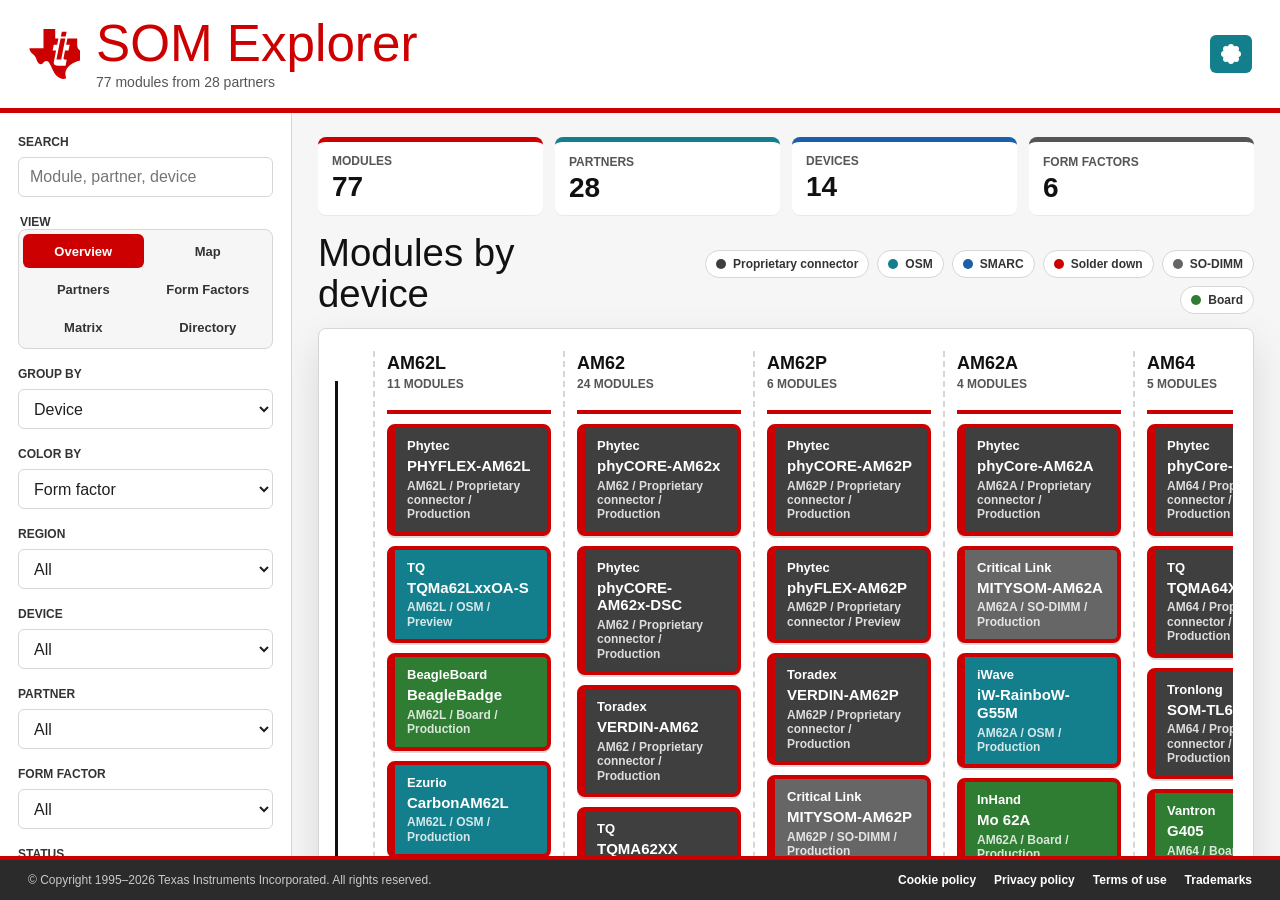
==== index.html @ c4d429d0 "Refresh Sitara SOM and board catalog" ====
<!doctype html>
<html lang="en">
  <head>
    <meta charset="utf-8">
    <meta name="viewport" content="width=device-width, initial-scale=1">
    <title>TI SOM Explorer</title>
    <link rel="icon" type="image/svg+xml" href="./assets/ti-bug.svg?v=20260730-logo-status-fix">
    <script>
      try {
        document.documentElement.dataset.theme = localStorage.getItem("tiSomTheme") || "light";
      } catch {
        document.documentElement.dataset.theme = "light";
      }
    </script>
    <link rel="stylesheet" href="./styles.css?v=20260730-compact-footer">
  </head>
  <body>
    <div class="app-shell">
      <header class="topbar">
        <button class="brand" id="homeLink" type="button" aria-label="Return to SOM Explorer home">
          <img class="ti-mark" src="./assets/ti-bug.svg?v=20260730-logo-status-fix" alt="">
          <div>
            <h1>SOM Explorer</h1>
            <p id="sourceLine">Loading SOM data</p>
          </div>
        </button>
        <div class="toolbar" aria-label="Appearance">
          <button class="tool-button theme-toggle" id="themeToggle" type="button" aria-pressed="false">
            <span class="theme-icon" aria-hidden="true"></span>
          </button>
        </div>
      </header>

    <div class="content-area">
      <main class="workbench">
        <aside class="control-rail" aria-label="Explorer filters and view controls">
          <label class="field">
            <span>Search</span>
            <input id="searchInput" type="search" placeholder="Module, partner, device">
          </label>

          <fieldset class="field-group">
            <legend>View</legend>
            <div class="segmented" role="group" aria-label="Visualization type">
              <button type="button" class="segment is-active" data-view-mode="board">Overview</button>
              <button type="button" class="segment" data-view-mode="map">Map</button>
              <button type="button" class="segment" data-view-mode="partners">Partners</button>
              <button type="button" class="segment" data-view-mode="formFactors">Form Factors</button>
              <button type="button" class="segment" data-view-mode="matrix">Matrix</button>
              <button type="button" class="segment" data-view-mode="directory">Directory</button>
            </div>
          </fieldset>

          <label class="field">
            <span>Group by</span>
            <select id="groupBy">
              <option value="device">Device</option>
              <option value="region">Region</option>
              <option value="vendor">Partner</option>
              <option value="formFactorFamily">Form factor</option>
              <option value="lifecycle">Status</option>
              <option value="partnerProgram">Partner program</option>
            </select>
          </label>

          <label class="field">
            <span>Color by</span>
            <select id="colorBy">
              <option value="formFactorFamily">Form factor</option>
              <option value="lifecycle">Status</option>
              <option value="region">Region</option>
              <option value="partnerProgram">Partner program</option>
              <option value="device">Device</option>
            </select>
          </label>

          <div class="filter-stack" id="filterStack"></div>

          <button class="reset-button" id="resetFilters" type="button">Reset filters</button>
        </aside>

        <section class="workspace" aria-live="polite">
          <div class="kpis" id="kpis"></div>

          <div class="view-meta">
            <div class="view-heading">
              <h2 id="viewTitle">Modules by device</h2>
              <div class="filter-status" id="filterStatus" hidden></div>
            </div>
            <div class="legend" id="legend" aria-label="Color legend"></div>
          </div>

          <section class="visualization" id="visualization"></section>
        </section>
      </main>

      <aside class="detail-drawer" id="detailDrawer" aria-label="Module details" aria-hidden="true">
        <div class="drawer-inner">
          <button class="drawer-close" id="drawerClose" type="button" aria-label="Close details">Close</button>
          <div id="drawerContent"></div>
        </div>
      </aside>
    </div>

    <footer class="site-footer">
      <p class="footer-copyright">© Copyright 1995–2026 Texas Instruments Incorporated. All rights reserved.</p>
      <nav class="footer-links" aria-label="Texas Instruments policies">
        <a href="https://www.ti.com/legal/terms-conditions/cookie-policy.html">Cookie policy</a>
        <a href="https://www.ti.com/legal/terms-conditions/privacy-policy.html">Privacy policy</a>
        <a href="https://www.ti.com/legal/terms-conditions/terms-of-use.html">Terms of use</a>
        <a href="https://www.ti.com/legal/terms-conditions/trademarks.html">Trademarks</a>
      </nav>
    </footer>

    <noscript>TI SOM Explorer requires JavaScript.</noscript>
    <script src="./data/soms-data.js?v=20260901-catalog-refresh"></script>
    <script src="./assets/logos/manifest-data.js?v=20260901-catalog-refresh"></script>
    <script src="./assets/partner-badges/manifest-data.js?v=20260730-logo-status-fix"></script>
    <script src="./assets/form-factors/manifest-data.js"></script>
    <script src="./data/partners-data.js?v=20260901-catalog-refresh"></script>
    <script src="./app.js?v=20260730-hide-verification" defer></script>
  </body>
</html>
---- styles.css ----
:root {
  --ti-red: #cc0000;
  --ti-red-dark: #990000;
  --ti-black: #111111;
  --ti-ink: #202020;
  --ti-gray-900: #333333;
  --ti-gray-700: #555555;
  --ti-gray-500: #808080;
  --ti-gray-300: #d6d6d6;
  --ti-gray-200: #e9e9e9;
  --ti-gray-100: #f6f6f6;
  --ti-white: #ffffff;
  --ti-teal: #137f8c;
  --ti-blue: #1b5fa7;
  --ti-green: #2f7d32;
  --ti-amber: #9b6a00;
  --shadow: 0 16px 40px rgba(0, 0, 0, 0.12);
  --radius: 8px;
  font-family: Arial, Helvetica, sans-serif;
  color: var(--ti-ink);
  background: var(--ti-gray-100);
}

html[data-theme="dark"] {
  color-scheme: dark;
  --ti-black: #f4f6f8;
  --ti-ink: #e7ebf0;
  --ti-gray-900: #d5dae2;
  --ti-gray-700: #aeb6c2;
  --ti-gray-500: #7f8896;
  --ti-gray-300: #444c58;
  --ti-gray-200: #303742;
  --ti-gray-100: #141920;
  --shadow: 0 18px 48px rgba(0, 0, 0, 0.42);
  background: #10141a;
}

* {
  box-sizing: border-box;
}

body {
  margin: 0;
  min-width: 320px;
  background: var(--ti-gray-100);
}

button,
input,
select {
  font: inherit;
}

button {
  cursor: pointer;
}

.app-shell {
  height: 100vh;
  overflow: hidden;
  display: flex;
  flex-direction: column;
}

.topbar {
  z-index: 20;
  display: flex;
  align-items: center;
  justify-content: space-between;
  gap: 24px;
  padding: 18px 28px;
  border-bottom: 5px solid var(--ti-red);
  background: var(--ti-white);
}

.brand {
  display: flex;
  align-items: center;
  gap: 14px;
  min-width: 0;
  border: 0;
  padding: 0;
  background: transparent;
  color: inherit;
  text-align: left;
}

.brand:hover {
  filter: brightness(0.96);
}

.brand:hover h1,
.brand:focus-visible h1 {
  text-decoration: none;
}

.brand:focus-visible {
  outline: 3px solid rgba(204, 0, 0, 0.3);
  outline-offset: 6px;
}

.ti-mark {
  display: block;
  width: 54px;
  height: 54px;
  flex: 0 0 auto;
  object-fit: contain;
}

h1,
h2,
h3,
p {
  margin: 0;
}

h1 {
  color: var(--ti-red);
  font-size: clamp(30px, 4vw, 58px);
  font-weight: 500;
  letter-spacing: 0;
  line-height: 1;
}

#sourceLine {
  margin-top: 5px;
  color: var(--ti-gray-700);
  font-size: 14px;
}

.toolbar {
  display: flex;
  align-items: center;
  gap: 10px;
  flex-wrap: wrap;
  justify-content: flex-end;
}

.tool-button,
.reset-button,
.segment {
  min-height: 38px;
  border: 0;
  border-radius: 6px;
  padding: 0 16px;
  color: var(--ti-white);
  background: var(--ti-gray-900);
  font-weight: 700;
}

a.tool-button {
  display: inline-flex;
  align-items: center;
  text-decoration: none;
}

.tool-button:hover,
.reset-button:hover,
.segment:hover {
  filter: brightness(0.92);
}

.tool-button.primary {
  background: var(--ti-red);
}

.tool-button.theme-toggle {
  position: relative;
  width: 42px;
  min-width: 42px;
  padding: 0;
  background: var(--ti-teal);
}

.theme-icon {
  position: absolute;
  inset: 0;
  display: grid;
  place-items: center;
}

.theme-icon::before {
  content: "";
  width: 16px;
  height: 16px;
  border-radius: 50%;
  background: currentColor;
  box-shadow: 0 -7px 0 -5px currentColor, 0 7px 0 -5px currentColor, 7px 0 0 -5px currentColor, -7px 0 0 -5px currentColor, 5px 5px 0 -5px currentColor, -5px -5px 0 -5px currentColor, 5px -5px 0 -5px currentColor, -5px 5px 0 -5px currentColor;
}

html[data-theme="dark"] .theme-icon::before {
  background: transparent;
  box-shadow: inset -5px -2px 0 1px currentColor;
}

.content-area {
  display: flex;
  flex: 1;
  min-height: 0;
  overflow: hidden;
}

.site-footer {
  flex: 0 0 auto;
  display: flex;
  align-items: center;
  justify-content: space-between;
  gap: 16px 24px;
  border-top: 4px solid var(--ti-red);
  padding: 13px 28px;
  color: #ffffff;
  background: #2b2b2b;
}

.footer-copyright {
  color: #c9c9c9;
  font-size: 12px;
}

.footer-links {
  display: flex;
  flex-wrap: wrap;
  justify-content: flex-end;
  gap: 8px 18px;
}

.footer-links a {
  color: #ffffff;
  font-size: 12px;
  font-weight: 700;
  text-decoration: none;
}

.footer-links a:hover,
.footer-links a:focus-visible {
  text-decoration: underline;
}

.workbench {
  display: grid;
  grid-template-columns: 292px minmax(0, 1fr);
  gap: 0;
  flex: 1;
  min-width: 0;
}

.control-rail {
  overflow-y: auto;
  border-right: 1px solid var(--ti-gray-300);
  background: var(--ti-white);
  padding: 22px 18px;
}

.field,
.field-group {
  display: grid;
  gap: 8px;
  margin: 0 0 18px;
}

.field span,
.field-group legend {
  color: var(--ti-gray-900);
  font-size: 12px;
  font-weight: 800;
  text-transform: uppercase;
}

.field-group {
  padding: 0;
  border: 0;
}

input,
select {
  width: 100%;
  min-height: 40px;
  border: 1px solid var(--ti-gray-300);
  border-radius: 6px;
  padding: 0 11px;
  color: var(--ti-ink);
  background: var(--ti-white);
}

input:focus,
select:focus,
button:focus-visible {
  outline: 3px solid rgba(204, 0, 0, 0.24);
  outline-offset: 2px;
}

.segmented {
  display: grid;
  grid-template-columns: repeat(2, minmax(0, 1fr));
  gap: 4px;
  border: 1px solid var(--ti-gray-300);
  border-radius: 8px;
  padding: 4px;
  background: var(--ti-gray-100);
}

.segment {
  min-height: 34px;
  padding: 0 8px;
  color: var(--ti-gray-900);
  background: transparent;
  font-size: 13px;
}

.segment.is-active {
  color: var(--ti-white);
  background: var(--ti-red);
}

.filter-stack {
  display: grid;
  gap: 0;
}

.reset-button {
  width: 100%;
  margin-top: 2px;
  background: var(--ti-gray-700);
}

.workspace {
  min-width: 0;
  overflow-y: auto;
  padding: 24px 26px 34px;
}

.kpis {
  display: grid;
  grid-template-columns: repeat(4, minmax(130px, 1fr));
  gap: 12px;
  margin-bottom: 18px;
}

.kpi {
  min-height: 78px;
  width: 100%;
  border-right: 0;
  border-bottom: 0;
  border-left: 0;
  border-top: 5px solid var(--kpi-color, var(--ti-red));
  border-radius: var(--radius);
  padding: 12px 14px;
  background: var(--ti-white);
  box-shadow: 0 1px 0 rgba(0, 0, 0, 0.05);
  text-align: left;
}

.kpi span {
  display: block;
  color: var(--ti-gray-700);
  font-size: 12px;
  font-weight: 800;
  text-transform: uppercase;
}

.kpi strong {
  display: block;
  margin-top: 5px;
  color: var(--ti-black);
  font-size: 28px;
  line-height: 1;
}

.kpi.is-clickable:hover {
  transform: translateY(-1px);
  box-shadow: 0 8px 24px rgba(0, 0, 0, 0.1);
}

.view-meta {
  display: flex;
  align-items: end;
  justify-content: space-between;
  gap: 20px;
  margin-bottom: 14px;
}

.view-heading {
  display: grid;
  gap: 8px;
}

h2 {
  color: var(--ti-black);
  font-size: clamp(24px, 3vw, 42px);
  font-weight: 500;
  line-height: 1.05;
  letter-spacing: 0;
}

.filter-status {
  display: flex;
  flex-wrap: wrap;
  align-items: center;
  gap: 8px;
  color: var(--ti-gray-700);
  font-size: 13px;
  font-weight: 800;
}

.filter-status[hidden] {
  display: none;
}

.inline-clear {
  min-height: 28px;
  border: 1px solid var(--ti-red);
  border-radius: 999px;
  padding: 0 10px;
  background: var(--ti-white);
  color: var(--ti-red);
  font-size: 12px;
  font-weight: 900;
}

.inline-clear:hover {
  background: var(--ti-red);
  color: var(--ti-white);
}

.legend {
  display: flex;
  flex-wrap: wrap;
  justify-content: flex-end;
  gap: 8px;
  max-width: 720px;
}

.legend-item {
  display: inline-flex;
  align-items: center;
  gap: 7px;
  min-height: 28px;
  border: 1px solid var(--ti-gray-300);
  border-radius: 999px;
  padding: 4px 10px;
  background: var(--ti-white);
  color: var(--ti-gray-900);
  font-size: 12px;
  font-weight: 700;
}

.legend-item:hover {
  border-color: var(--ti-red);
  color: var(--ti-red);
}

.legend-item.is-active {
  border-color: var(--ti-red);
  box-shadow: 0 0 0 3px rgba(204, 0, 0, 0.14);
}

.legend-swatch {
  width: 10px;
  height: 10px;
  border-radius: 50%;
  background: var(--legend-color);
}

.visualization {
  min-height: 540px;
  border: 1px solid var(--ti-gray-300);
  border-radius: var(--radius);
  background: var(--ti-white);
  box-shadow: var(--shadow);
}

@keyframes card-in {
  from {
    opacity: 0;
    translate: 0 6px;
  }
}

.empty-state {
  display: grid;
  min-height: 420px;
  place-items: center;
  color: var(--ti-gray-700);
  font-weight: 700;
}

.board-frame {
  position: relative;
  padding: 22px 20px 44px 54px;
  min-height: 590px;
}

.y-axis {
  position: absolute;
  left: 16px;
  top: 52px;
  bottom: 52px;
  width: 3px;
  background: var(--ti-black);
}

.y-label {
  position: absolute;
  left: -10px;
  top: 50%;
  transform: translateY(-50%) rotate(-90deg);
  transform-origin: center;
  color: var(--ti-black);
  font-size: 22px;
  font-weight: 900;
  white-space: nowrap;
}

.x-axis {
  position: absolute;
  right: 28px;
  bottom: 36px;
  left: 54px;
  height: 3px;
  background: var(--ti-black);
}

.x-axis::after {
  content: "";
  position: absolute;
  right: -1px;
  top: -7px;
  width: 0;
  height: 0;
  border-top: 9px solid transparent;
  border-bottom: 9px solid transparent;
  border-left: 17px solid var(--ti-black);
}

.board-scroll {
  overflow-x: auto;
  overflow-y: visible;
  padding-bottom: 18px;
}

.swimlanes {
  display: grid;
  grid-auto-flow: column;
  grid-auto-columns: minmax(190px, 235px);
  min-height: 470px;
}

.swimlane {
  position: relative;
  display: flex;
  flex-direction: column;
  gap: 10px;
  padding: 3px 12px 16px;
  border-left: 2px dashed var(--ti-gray-300);
}

.swimlane:last-child {
  border-right: 2px dashed var(--ti-gray-300);
}

.lane-header {
  z-index: 1;
  display: grid;
  gap: 4px;
  min-height: 60px;
  align-content: start;
  border-bottom: 4px solid var(--ti-red);
  padding: 0 0 9px;
  background: var(--ti-white);
}

.swimlane-title {
  color: var(--ti-black);
  font-size: 18px;
  font-weight: 900;
  line-height: 1.05;
  overflow-wrap: anywhere;
}

.lane-count {
  color: var(--ti-gray-700);
  font-size: 12px;
  font-weight: 900;
  text-transform: uppercase;
}

.module-card {
  display: grid;
  width: 100%;
  min-height: 74px;
  animation: card-in 160ms ease;
  gap: 4px;
  border: 4px solid var(--card-border, var(--ti-gray-900));
  border-left-width: 8px;
  border-radius: var(--radius);
  padding: 10px 12px;
  background: var(--card-color, var(--ti-gray-700));
  color: var(--ti-white);
  text-align: left;
  box-shadow: 0 2px 0 rgba(0, 0, 0, 0.14);
}

.module-card:hover {
  transform: translateY(-1px);
}

.module-card .vendor {
  font-size: 13px;
  font-weight: 900;
}

.module-card .module-name {
  font-size: 15px;
  font-weight: 900;
  line-height: 1.18;
  overflow-wrap: anywhere;
}

.module-card .module-meta {
  color: rgba(255, 255, 255, 0.82);
  font-size: 12px;
  font-weight: 700;
  line-height: 1.2;
}

.matrix-wrap {
  overflow: auto;
  padding: 18px;
}

.matrix {
  display: grid;
  min-width: 760px;
  gap: 1px;
  background: var(--ti-gray-300);
  border: 1px solid var(--ti-gray-300);
}

.matrix-cell,
.matrix-header {
  min-height: 62px;
  background: var(--ti-white);
}

.matrix-header {
  position: sticky;
  top: 0;
  z-index: 2;
  display: grid;
  place-items: center;
  padding: 8px;
  color: var(--ti-black);
  font-size: 13px;
  font-weight: 900;
  text-align: center;
}

.matrix-header.row-header {
  left: 0;
  z-index: 3;
  justify-items: start;
  text-align: left;
}

.matrix-cell {
  display: grid;
  align-content: start;
  gap: 7px;
  padding: 10px;
  animation: card-in 160ms ease;
}

.cell-count {
  display: inline-flex;
  width: fit-content;
  min-width: 28px;
  min-height: 24px;
  align-items: center;
  justify-content: center;
  border-radius: 999px;
  padding: 2px 8px;
  color: var(--ti-white);
  background: var(--cell-color, var(--ti-gray-700));
  font-size: 12px;
  font-weight: 900;
}

.cell-modules {
  display: grid;
  gap: 4px;
}

.cell-module {
  border: 0;
  border-left: 4px solid var(--cell-color, var(--ti-red));
  border-radius: 4px;
  padding: 5px 7px;
  background: var(--ti-gray-100);
  color: var(--ti-black);
  font-size: 12px;
  font-weight: 800;
  text-align: left;
}

.cell-more {
  color: var(--ti-gray-700);
  font-size: 12px;
  font-weight: 800;
}

.company-grid {
  display: grid;
  grid-template-columns: repeat(auto-fit, minmax(230px, 1fr));
  gap: 14px;
  padding: 18px;
}

.partners-view {
  display: grid;
  gap: 0;
}

.company-card {
  display: grid;
  gap: 8px;
  min-height: 250px;
  align-content: start;
  border: 1px solid var(--ti-gray-300);
  border-top: 6px solid var(--company-color, var(--ti-red));
  border-radius: var(--radius);
  padding: 14px;
  background: var(--ti-white);
  color: var(--ti-black);
  text-align: left;
}

.company-card:hover {
  transform: translateY(-1px);
  box-shadow: 0 12px 28px rgba(0, 0, 0, 0.1);
}

.company-card.is-active {
  box-shadow: 0 0 0 3px rgba(204, 0, 0, 0.18);
}

.company-logo-wrap {
  display: grid;
  min-height: 92px;
  place-items: center;
  border: 1px solid var(--ti-gray-200);
  border-radius: 6px;
  background: var(--ti-gray-100);
}

.company-logo {
  display: block;
  width: 100%;
  max-width: 210px;
  max-height: 88px;
  object-fit: contain;
}

.company-card-title {
  color: var(--ti-black);
  font-size: 18px;
  font-weight: 900;
  line-height: 1.1;
}

.company-card-meta {
  color: var(--ti-red);
  font-size: 12px;
  font-weight: 900;
  text-transform: uppercase;
}

.company-card-line {
  color: var(--ti-gray-700);
  font-size: 13px;
  font-weight: 800;
  line-height: 1.25;
}

.partner-grid {
  grid-template-columns: repeat(auto-fit, minmax(180px, 1fr));
}

.partner-logo-card {
  min-height: 142px;
  place-items: center;
  padding: 12px;
}

.partner-logo-card .company-logo-wrap {
  width: 100%;
  min-height: 104px;
}

.partner-tier-badge {
  display: block;
  width: 100%;
  max-width: 190px;
  height: auto;
  object-fit: contain;
}

.partner-card-tier {
  max-width: 154px;
}

.partner-profile {
  display: grid;
  grid-template-columns: 280px minmax(0, 1fr);
  gap: 16px;
  border-bottom: 1px solid var(--ti-gray-300);
  padding: 18px;
  background: var(--ti-gray-100);
}

.partner-profile-head {
  display: grid;
  gap: 12px;
  align-content: start;
}

.partner-profile-logo {
  display: block;
  width: 100%;
  max-height: 130px;
  object-fit: contain;
  border: 1px solid var(--ti-gray-300);
  border-radius: var(--radius);
  background: var(--ti-white);
}

.partner-profile-tier {
  max-width: 220px;
}

.partner-page-link {
  display: inline-flex;
  min-height: 40px;
  align-items: center;
  justify-content: center;
  border-radius: 6px;
  padding: 0 14px;
  color: var(--ti-white);
  background: var(--ti-red);
  font-weight: 900;
  text-decoration: none;
}

.partner-soms {
  display: grid;
  grid-template-columns: repeat(auto-fit, minmax(190px, 1fr));
  gap: 10px;
  align-content: start;
}

.partner-som {
  display: grid;
  gap: 5px;
  min-height: 76px;
  border: 1px solid var(--ti-gray-300);
  border-left: 6px solid var(--company-color, var(--ti-red));
  border-radius: 6px;
  padding: 10px;
  background: var(--ti-white);
  color: var(--ti-black);
  text-align: left;
}

.partner-som strong {
  font-size: 14px;
  line-height: 1.15;
  overflow-wrap: anywhere;
}

.partner-som span {
  color: var(--ti-gray-700);
  font-size: 12px;
  font-weight: 800;
  line-height: 1.2;
}

.form-factors-view {
  display: grid;
  gap: 0;
}

.factor-grid {
  display: grid;
  grid-template-columns: repeat(auto-fit, minmax(190px, 1fr));
  gap: 14px;
  padding: 18px;
}

.factor-card {
  display: grid;
  min-height: 150px;
  place-items: center;
  border: 1px solid var(--ti-gray-300);
  border-top: 6px solid var(--factor-color, var(--ti-red));
  border-radius: var(--radius);
  padding: 12px;
  background: var(--ti-white);
}

.factor-card:hover {
  transform: translateY(-1px);
  box-shadow: 0 12px 28px rgba(0, 0, 0, 0.1);
}

.factor-card.is-active {
  box-shadow: 0 0 0 3px rgba(204, 0, 0, 0.18);
}

.factor-logo-wrap {
  display: grid;
  width: 100%;
  min-height: 112px;
  place-items: center;
  border: 1px solid var(--ti-gray-200);
  border-radius: 6px;
  background: var(--ti-gray-100);
}

.factor-logo {
  display: block;
  width: 100%;
  max-width: 210px;
  max-height: 96px;
  object-fit: contain;
}

.factor-profile {
  display: grid;
  grid-template-columns: 280px minmax(0, 1fr);
  gap: 16px;
  border-bottom: 1px solid var(--ti-gray-300);
  padding: 18px;
  background: var(--ti-gray-100);
}

.factor-profile-head {
  display: grid;
  align-content: start;
}

.factor-profile-logo {
  display: block;
  width: 100%;
  max-height: 130px;
  object-fit: contain;
  border: 1px solid var(--ti-gray-300);
  border-radius: var(--radius);
  background: var(--ti-white);
}

.factor-soms {
  display: grid;
  grid-template-columns: repeat(auto-fit, minmax(190px, 1fr));
  gap: 10px;
  align-content: start;
}

.factor-som {
  display: grid;
  gap: 5px;
  min-height: 76px;
  border: 1px solid var(--ti-gray-300);
  border-left: 6px solid var(--factor-color, var(--ti-red));
  border-radius: 6px;
  padding: 10px;
  background: var(--ti-white);
  color: var(--ti-black);
  text-align: left;
}

.factor-som strong {
  font-size: 14px;
  line-height: 1.15;
  overflow-wrap: anywhere;
}

.factor-som span {
  color: var(--ti-gray-700);
  font-size: 12px;
  font-weight: 800;
  line-height: 1.2;
}

.map-view {
  display: grid;
  grid-template-columns: minmax(0, 1fr) 310px;
  gap: 18px;
  padding: 18px;
}

.map-stage {
  display: grid;
  gap: 14px;
  align-content: start;
}

.world-map {
  display: block;
  width: 100%;
  max-height: 50vh;
  height: auto;
  aspect-ratio: 1000 / 520;
  border: 1px solid var(--ti-gray-300);
  border-radius: var(--radius);
  background: #f8fafb;
}

.map-base {
  pointer-events: none;
}

.map-region {
  cursor: pointer;
}

.map-region .map-pulse {
  fill: var(--region-color);
  opacity: 0.14;
}

.map-region .map-dot {
  fill: var(--region-color);
  stroke: var(--ti-white);
  stroke-width: 5;
}

.map-region.is-muted .map-pulse,
.map-region.is-muted .map-dot {
  opacity: 0.24;
}

.map-region.is-active .map-dot {
  stroke: var(--ti-black);
  stroke-width: 6;
}

.map-label-bg {
  fill: var(--ti-white);
  stroke: var(--ti-gray-300);
  stroke-width: 1;
}

.map-label {
  fill: var(--ti-black);
  font-size: 18px;
  font-weight: 900;
}

.map-count {
  fill: var(--ti-gray-700);
  font-size: 13px;
  font-weight: 800;
}

.map-panel {
  display: grid;
  gap: 10px;
  align-content: start;
}

.map-panel h3 {
  color: var(--ti-black);
  font-size: 18px;
  line-height: 1.1;
}

.map-results {
  display: grid;
  gap: 10px;
  border-top: 4px solid var(--ti-red);
  padding-top: 12px;
}

.map-results-head {
  display: flex;
  align-items: baseline;
  justify-content: space-between;
  gap: 12px;
}

.map-results-head h3 {
  color: var(--ti-black);
  font-size: 20px;
  line-height: 1.1;
}

.map-results-head span {
  color: var(--ti-gray-700);
  font-size: 12px;
  font-weight: 900;
  text-transform: uppercase;
}

.map-result-section {
  display: grid;
  gap: 9px;
}

.map-section-head {
  display: flex;
  align-items: baseline;
  justify-content: space-between;
  gap: 10px;
}

.map-section-head h4 {
  margin: 0;
  color: var(--ti-black);
  font-size: 14px;
  font-weight: 900;
  text-transform: uppercase;
}

.map-section-head span {
  color: var(--ti-gray-700);
  font-size: 12px;
  font-weight: 900;
  text-transform: uppercase;
}

.map-partner-list {
  display: grid;
  grid-template-columns: repeat(auto-fit, minmax(190px, 1fr));
  gap: 10px;
}

.map-partner-card {
  display: grid;
  grid-template-columns: 78px minmax(0, 1fr);
  gap: 10px;
  align-items: center;
  border: 1px solid var(--ti-gray-300);
  border-left: 7px solid var(--company-color, var(--ti-red));
  border-radius: var(--radius);
  padding: 9px 10px;
  background: var(--ti-white);
  color: var(--ti-black);
  text-align: left;
}

.map-partner-card:hover {
  transform: translateY(-1px);
  box-shadow: 0 10px 24px rgba(0, 0, 0, 0.09);
}

.map-partner-logo-wrap {
  display: grid;
  min-height: 54px;
  place-items: center;
  border: 1px solid var(--ti-gray-200);
  border-radius: 6px;
  background: var(--ti-gray-100);
}

.map-partner-logo {
  display: block;
  max-width: 68px;
  max-height: 46px;
  object-fit: contain;
}

.map-partner-body {
  display: grid;
  gap: 3px;
  min-width: 0;
}

.map-partner-body strong {
  color: var(--ti-black);
  font-size: 14px;
  line-height: 1.1;
  overflow-wrap: anywhere;
}

.map-partner-body span {
  color: var(--ti-gray-700);
  font-size: 12px;
  font-weight: 800;
  line-height: 1.2;
}

.map-partner-tier {
  max-width: 142px;
  margin: 2px 0;
}

.map-result-cards {
  display: grid;
  grid-template-columns: repeat(auto-fit, minmax(210px, 1fr));
  gap: 10px;
}

.region-card {
  display: grid;
  gap: 6px;
  animation: card-in 160ms ease;
  border: 1px solid var(--ti-gray-300);
  border-left: 8px solid var(--region-color);
  border-radius: var(--radius);
  padding: 11px 12px;
  background: var(--ti-white);
  text-align: left;
}

.region-card.is-active {
  box-shadow: 0 0 0 3px rgba(204, 0, 0, 0.18);
}

.region-card strong {
  color: var(--ti-black);
  font-size: 15px;
}

.region-card span {
  color: var(--ti-gray-700);
  font-size: 12px;
  font-weight: 800;
}

.directory {
  display: grid;
  gap: 10px;
  padding: 18px;
}

.directory-row {
  display: grid;
  grid-template-columns: minmax(160px, 1.2fr) minmax(120px, 0.8fr) repeat(5, minmax(92px, 0.6fr));
  animation: card-in 160ms ease;
  gap: 8px;
  align-items: center;
  border: 1px solid var(--ti-gray-300);
  border-left: 8px solid var(--row-color, var(--ti-red));
  border-radius: var(--radius);
  padding: 12px;
  background: var(--ti-white);
}

.directory-row.is-header {
  border-left-color: var(--ti-black);
  color: var(--ti-gray-700);
  background: var(--ti-gray-100);
  font-size: 12px;
  font-weight: 900;
  text-transform: uppercase;
}

.directory-row button {
  justify-self: start;
  border: 0;
  padding: 0;
  color: var(--ti-red);
  background: transparent;
  font-weight: 900;
  text-align: left;
}

.badge {
  display: inline-flex;
  width: fit-content;
  min-height: 26px;
  align-items: center;
  border-radius: 999px;
  padding: 4px 9px;
  color: var(--ti-white);
  background: var(--badge-color, var(--ti-gray-700));
  font-size: 12px;
  font-weight: 800;
}

.detail-drawer {
  width: 0;
  flex-shrink: 0;
  overflow: hidden;
  background: var(--ti-white);
  transition: width 180ms ease;
}

.detail-drawer.is-open {
  width: min(420px, 35vw);
  overflow-y: auto;
  border-left: 5px solid var(--ti-red);
}

.drawer-inner {
  width: min(420px, 35vw);
  padding: 22px;
}

.drawer-close {
  float: right;
  min-height: 34px;
  margin-left: 16px;
  border: 0;
  border-radius: 6px;
  padding: 0 12px;
  color: var(--ti-white);
  background: var(--ti-gray-900);
  font-weight: 800;
}

.drawer-company {
  display: grid;
  min-height: 112px;
  place-items: center;
  border: 1px solid var(--ti-gray-300);
  border-radius: var(--radius);
  padding: 12px;
  background: var(--ti-gray-100);
}

.drawer-logo {
  display: block;
  width: 100%;
  max-width: 260px;
  max-height: 104px;
  object-fit: contain;
}

.drawer-tier-badge {
  max-width: 230px;
  margin-top: 10px;
}

.drawer-title {
  margin: 18px 0 8px;
  color: var(--ti-red);
  font-size: 32px;
  line-height: 1.05;
  overflow-wrap: anywhere;
}

.drawer-subtitle {
  color: var(--ti-gray-700);
  font-size: 15px;
  font-weight: 800;
}

.drawer-badges {
  display: flex;
  flex-wrap: wrap;
  gap: 8px;
  margin: 18px 0;
}

.detail-list {
  display: grid;
  gap: 10px;
  margin: 20px 0;
}

.detail-item {
  display: grid;
  grid-template-columns: 132px 1fr;
  gap: 10px;
  border-bottom: 1px solid var(--ti-gray-200);
  padding-bottom: 10px;
}

.detail-item dt {
  color: var(--ti-gray-700);
  font-size: 12px;
  font-weight: 900;
  text-transform: uppercase;
}

.detail-item dd {
  margin: 0;
  color: var(--ti-black);
  font-weight: 800;
  overflow-wrap: anywhere;
}

.drawer-link {
  display: inline-flex;
  min-height: 42px;
  align-items: center;
  border-radius: 6px;
  padding: 0 16px;
  color: var(--ti-white);
  background: var(--ti-red);
  font-weight: 900;
  text-decoration: none;
}

.drawer-actions {
  display: flex;
  flex-wrap: wrap;
  gap: 10px;
}

html[data-theme="dark"] body,
html[data-theme="dark"] .app-shell {
  background: #10141a;
}

html[data-theme="dark"] .topbar,
html[data-theme="dark"] .control-rail,
html[data-theme="dark"] .kpi,
html[data-theme="dark"] .visualization,
html[data-theme="dark"] .lane-header,
html[data-theme="dark"] .matrix-cell,
html[data-theme="dark"] .matrix-header,
html[data-theme="dark"] .company-card,
html[data-theme="dark"] .partner-som,
html[data-theme="dark"] .factor-card,
html[data-theme="dark"] .factor-som,
html[data-theme="dark"] .region-card,
html[data-theme="dark"] .map-partner-card,
html[data-theme="dark"] .directory-row,
html[data-theme="dark"] .detail-drawer,
html[data-theme="dark"] .legend-item,
html[data-theme="dark"] .inline-clear {
  background: #1b222b;
}

html[data-theme="dark"] input,
html[data-theme="dark"] select,
html[data-theme="dark"] .segmented,
html[data-theme="dark"] .partner-profile,
html[data-theme="dark"] .factor-profile,
html[data-theme="dark"] .drawer-company,
html[data-theme="dark"] .directory-row.is-header,
html[data-theme="dark"] .map-partner-logo-wrap,
html[data-theme="dark"] .cell-module {
  background: #121820;
}

html[data-theme="dark"] input,
html[data-theme="dark"] select {
  color: var(--ti-black);
}

html[data-theme="dark"] .tool-button,
html[data-theme="dark"] .reset-button,
html[data-theme="dark"] .drawer-close {
  color: #ffffff;
  background: #343c48;
}

html[data-theme="dark"] .tool-button.theme-toggle {
  background: var(--ti-teal);
}

html[data-theme="dark"] .tool-button.primary,
html[data-theme="dark"] .segment.is-active,
html[data-theme="dark"] .partner-page-link,
html[data-theme="dark"] .drawer-link {
  color: #ffffff;
  background: var(--ti-red);
}

html[data-theme="dark"] .module-card {
  box-shadow: 0 2px 0 rgba(0, 0, 0, 0.34);
}

html[data-theme="dark"] .world-map {
  background: #f8fafb;
}

html[data-theme="dark"] .map-label {
  fill: #111111;
}

html[data-theme="dark"] .map-count {
  fill: #555555;
}

html[data-theme="dark"] .map-region.is-active .map-dot {
  stroke: #111111;
}

@media (max-width: 980px) {
  .workbench {
    grid-template-columns: 1fr;
  }

  .control-rail {
    border-right: 0;
    border-bottom: 1px solid var(--ti-gray-300);
  }

  .filter-stack {
    grid-template-columns: repeat(2, minmax(0, 1fr));
    gap: 0 12px;
  }

  .kpis {
    grid-template-columns: repeat(2, minmax(0, 1fr));
  }

  .view-meta {
    align-items: flex-start;
    flex-direction: column;
  }

  .legend {
    justify-content: flex-start;
  }

  .directory-row {
    grid-template-columns: 1fr 1fr;
  }

  .directory-row.is-header {
    display: none;
  }

  .map-view {
    grid-template-columns: 1fr;
  }

  .partner-profile {
    grid-template-columns: 1fr;
  }

  .factor-profile {
    grid-template-columns: 1fr;
  }
}

@media (max-width: 640px) {
  .topbar,
  .workspace,
  .control-rail {
    padding-right: 16px;
    padding-left: 16px;
  }

  .brand {
    align-items: flex-start;
  }

  .ti-mark {
    width: 44px;
    height: 44px;
  }

  .site-footer {
    align-items: flex-start;
    flex-direction: column-reverse;
    padding-right: 16px;
    padding-left: 16px;
  }

  .footer-links {
    justify-content: flex-start;
  }

  .filter-stack,
  .kpis {
    grid-template-columns: 1fr;
  }

  .board-frame {
    padding-left: 42px;
  }

  .x-axis {
    left: 42px;
  }

  .y-label {
    font-size: 18px;
  }

  .world-map {
    min-height: 390px;
  }

  .detail-drawer.is-open {
    position: fixed;
    z-index: 40;
    inset: 0;
    width: 100vw;
    border-left: 0;
    border-top: 5px solid var(--ti-red);
  }

  .drawer-inner {
    width: 100%;
    padding: 18px 16px 28px;
  }

  .drawer-title {
    font-size: 28px;
  }

  .detail-item {
    grid-template-columns: minmax(108px, 38%) 1fr;
  }
}

@media print {
  .topbar {
    position: static;
  }

  .toolbar,
  .control-rail,
  .detail-drawer {
    display: none;
  }

  .workbench {
    display: block;
  }

  .workspace {
    padding: 0;
  }

  .visualization {
    box-shadow: none;
  }
}
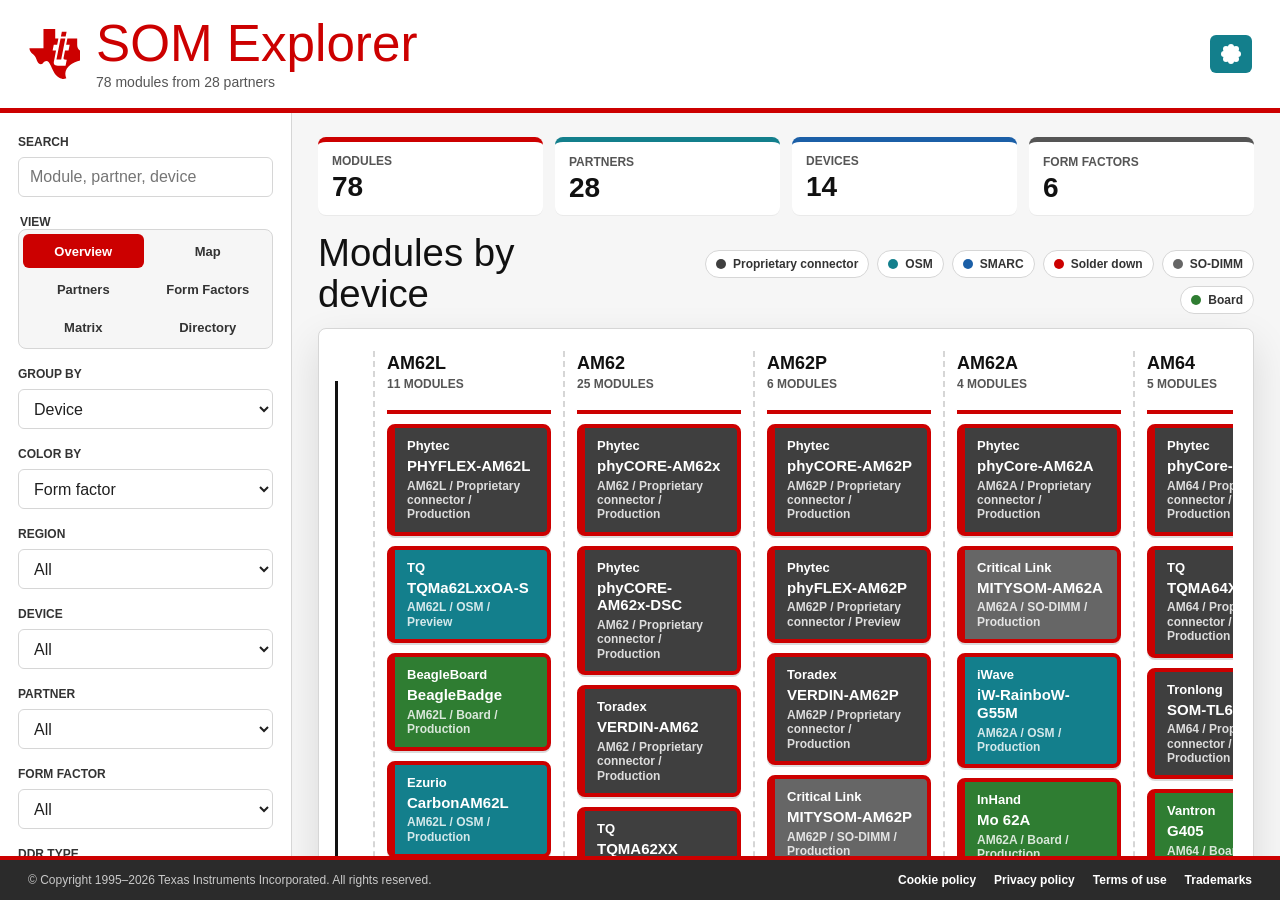
==== commit 019710fd: "Add DDR type filtering and refresh SOM specifications" ====
--- a/index.html
+++ b/index.html
@@ -113,11 +113,13 @@
     </footer>
 
     <noscript>TI SOM Explorer requires JavaScript.</noscript>
-    <script src="./data/soms-data.js?v=20260901-catalog-refresh"></script>
+    <script src="./data/soms-data.js?v=20261013-ddr-filter"></script>
+    <script src="./ddr-types.js?v=20261013-ddr-filter"></script>
     <script src="./assets/logos/manifest-data.js?v=20260901-catalog-refresh"></script>
     <script src="./assets/partner-badges/manifest-data.js?v=20260730-logo-status-fix"></script>
     <script src="./assets/form-factors/manifest-data.js"></script>
     <script src="./data/partners-data.js?v=20260901-catalog-refresh"></script>
-    <script src="./app.js?v=20260730-hide-verification" defer></script>
+    <script src="./app.js?v=20261013-ddr-filter" defer></script>
+    <!-- Cloudflare Web Analytics --><script defer src='https://static.cloudflareinsights.com/beacon.min.js' data-cf-beacon='{"token": "065d709d-d587-46d7-bccf-224148861c48"}'></script><!-- End Cloudflare Web Analytics -->
   </body>
 </html>
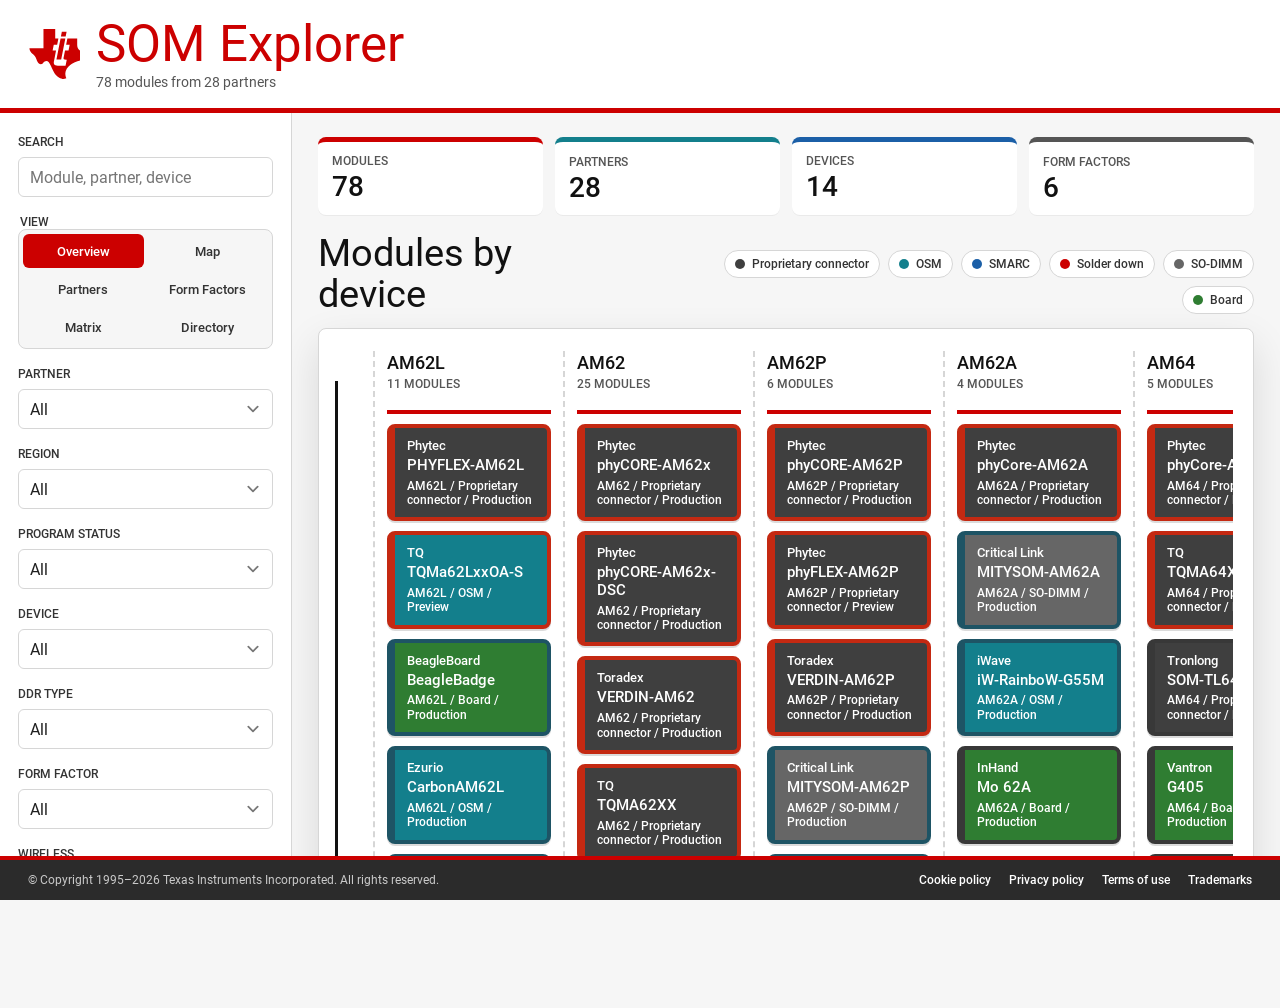
==== commit 2f1a65f2: "Refine mobile filters and align TI styling" ====
--- a/index.html
+++ b/index.html
@@ -2,17 +2,12 @@
 <html lang="en">
   <head>
     <meta charset="utf-8">
-    <meta name="viewport" content="width=device-width, initial-scale=1">
+    <meta name="viewport" content="width=device-width, initial-scale=1, viewport-fit=cover">
     <title>TI SOM Explorer</title>
     <link rel="icon" type="image/svg+xml" href="./assets/ti-bug.svg?v=20260730-logo-status-fix">
-    <script>
-      try {
-        document.documentElement.dataset.theme = localStorage.getItem("tiSomTheme") || "light";
-      } catch {
-        document.documentElement.dataset.theme = "light";
-      }
-    </script>
-    <link rel="stylesheet" href="./styles.css?v=20260730-compact-footer">
+    <link rel="preload" href="./assets/fonts/roboto-regular.woff2" as="font" type="font/woff2" crossorigin>
+    <link rel="stylesheet" href="./fonts.css?v=20261013-ti-typography">
+    <link rel="stylesheet" href="./styles.css?v=20261013-light-only">
   </head>
   <body>
     <div class="app-shell">
@@ -24,22 +19,20 @@
             <p id="sourceLine">Loading SOM data</p>
           </div>
         </button>
-        <div class="toolbar" aria-label="Appearance">
-          <button class="tool-button theme-toggle" id="themeToggle" type="button" aria-pressed="false">
-            <span class="theme-icon" aria-hidden="true"></span>
-          </button>
-        </div>
       </header>
 
     <div class="content-area">
       <main class="workbench">
-        <aside class="control-rail" aria-label="Explorer filters and view controls">
-          <label class="field">
+        <aside class="control-rail" id="explorerControls" aria-label="Explorer filters and view controls">
+          <div class="mobile-filter-heading">
+            <h2 id="mobileFiltersTitle">Filters</h2>
+          </div>
+          <label class="field desktop-search">
             <span>Search</span>
             <input id="searchInput" type="search" placeholder="Module, partner, device">
           </label>
 
-          <fieldset class="field-group">
+          <fieldset class="field-group desktop-view">
             <legend>View</legend>
             <div class="segmented" role="group" aria-label="Visualization type">
               <button type="button" class="segment is-active" data-view-mode="board">Overview</button>
@@ -51,41 +44,71 @@
             </div>
           </fieldset>
 
-          <label class="field">
-            <span>Group by</span>
-            <select id="groupBy">
-              <option value="device">Device</option>
-              <option value="region">Region</option>
-              <option value="vendor">Partner</option>
-              <option value="formFactorFamily">Form factor</option>
-              <option value="lifecycle">Status</option>
-              <option value="partnerProgram">Partner program</option>
-            </select>
-          </label>
-
-          <label class="field">
-            <span>Color by</span>
-            <select id="colorBy">
-              <option value="formFactorFamily">Form factor</option>
-              <option value="lifecycle">Status</option>
-              <option value="region">Region</option>
-              <option value="partnerProgram">Partner program</option>
-              <option value="device">Device</option>
-            </select>
-          </label>
-
-          <div class="filter-stack" id="filterStack"></div>
+          <div class="filter-content">
+            <div class="filter-stack" id="filterStack"></div>
+            <fieldset class="filter-section filter-display">
+              <legend>Display options</legend>
+              <div class="filter-grid">
+                <label class="field">
+                  <span>Group by</span>
+                  <select id="groupBy">
+                    <option value="device">Device</option>
+                    <option value="region">Region</option>
+                    <option value="vendor">Partner</option>
+                    <option value="formFactorFamily">Form factor</option>
+                    <option value="lifecycle">Status</option>
+                    <option value="partnerProgram">Partner program</option>
+                  </select>
+                </label>
+                <label class="field">
+                  <span>Color by</span>
+                  <select id="colorBy">
+                    <option value="formFactorFamily">Form factor</option>
+                    <option value="lifecycle">Status</option>
+                    <option value="region">Region</option>
+                    <option value="partnerProgram">Partner program</option>
+                    <option value="device">Device</option>
+                  </select>
+                </label>
+              </div>
+            </fieldset>
+          </div>
 
           <button class="reset-button" id="resetFilters" type="button">Reset filters</button>
+          <div class="mobile-filter-actions">
+            <button id="mobileFiltersClose" class="tool-button" type="button" aria-label="Close filters">Close</button>
+            <button id="mobileApplyFilters" class="tool-button primary" type="button">Show modules</button>
+          </div>
         </aside>
 
-        <section class="workspace" aria-live="polite">
+        <section class="workspace">
+          <div class="mobile-controls" aria-label="Mobile explorer controls">
+            <label class="mobile-search">
+              <span class="sr-only">Search modules</span>
+              <input id="mobileSearchInput" type="search" placeholder="Module, partner, device" autocomplete="off">
+            </label>
+            <label class="mobile-view">
+              <span class="sr-only">View</span>
+              <select id="mobileViewMode">
+                <option value="directory">Modules</option>
+                <option value="board">Overview</option>
+                <option value="partners">Partners</option>
+                <option value="formFactors">Form factors</option>
+                <option value="map">Map</option>
+                <option value="matrix">Matrix</option>
+              </select>
+            </label>
+            <button id="mobileFiltersButton" class="mobile-filter-button tool-button" type="button" aria-controls="explorerControls" aria-expanded="false" aria-haspopup="dialog">
+              <svg viewBox="0 0 24 24" width="18" height="18" fill="none" stroke="currentColor" stroke-width="1.8" stroke-linecap="round" aria-hidden="true"><path d="M4 7h16M4 17h16"/><circle cx="9" cy="7" r="3" fill="var(--ti-white)"/><circle cx="15" cy="17" r="3" fill="var(--ti-white)"/></svg>
+              Filters <span id="mobileFilterCount" hidden>0</span>
+            </button>
+          </div>
           <div class="kpis" id="kpis"></div>
 
           <div class="view-meta">
             <div class="view-heading">
               <h2 id="viewTitle">Modules by device</h2>
-              <div class="filter-status" id="filterStatus" hidden></div>
+              <div class="filter-status" id="filterStatus" aria-live="polite" hidden></div>
             </div>
             <div class="legend" id="legend" aria-label="Color legend"></div>
           </div>
@@ -94,9 +117,12 @@
         </section>
       </main>
 
+      <button id="filterBackdrop" type="button" tabindex="-1" aria-hidden="true" hidden></button>
       <aside class="detail-drawer" id="detailDrawer" aria-label="Module details" aria-hidden="true">
         <div class="drawer-inner">
-          <button class="drawer-close" id="drawerClose" type="button" aria-label="Close details">Close</button>
+          <div class="drawer-close-actions" id="drawerCloseActions">
+            <button class="drawer-close" id="drawerClose" type="button" aria-label="Close details">Close</button>
+          </div>
           <div id="drawerContent"></div>
         </div>
       </aside>
@@ -114,12 +140,12 @@
 
     <noscript>TI SOM Explorer requires JavaScript.</noscript>
     <script src="./data/soms-data.js?v=20261013-ddr-filter"></script>
-    <script src="./ddr-types.js?v=20261013-ddr-filter"></script>
+    <script src="./ddr-types.js?v=20261013-ram-inline"></script>
     <script src="./assets/logos/manifest-data.js?v=20260901-catalog-refresh"></script>
     <script src="./assets/partner-badges/manifest-data.js?v=20260730-logo-status-fix"></script>
     <script src="./assets/form-factors/manifest-data.js"></script>
     <script src="./data/partners-data.js?v=20260901-catalog-refresh"></script>
-    <script src="./app.js?v=20261013-ddr-filter" defer></script>
+    <script src="./app.js?v=20261013-light-only" defer></script>
     <!-- Cloudflare Web Analytics --><script defer src='https://static.cloudflareinsights.com/beacon.min.js' data-cf-beacon='{"token": "065d709d-d587-46d7-bccf-224148861c48"}'></script><!-- End Cloudflare Web Analytics -->
   </body>
 </html>
--- a/fonts.css
+++ b/fonts.css
@@ -0,0 +1,34 @@
+/* TI.com typography. Font provenance and the Roboto license live in assets/fonts/. */
+@font-face {
+  font-family: "Roboto";
+  font-style: normal;
+  font-weight: 300;
+  font-display: swap;
+  src: url("./assets/fonts/roboto-light.woff2") format("woff2");
+}
+
+@font-face {
+  font-family: "Roboto";
+  font-style: normal;
+  font-weight: 400;
+  font-display: swap;
+  src: url("./assets/fonts/roboto-regular.woff2") format("woff2");
+}
+
+@font-face {
+  font-family: "Roboto";
+  font-style: normal;
+  /* TI.com maps the Roboto Medium file to CSS weight 600. */
+  font-weight: 600;
+  font-display: swap;
+  src: url("./assets/fonts/roboto-medium.woff2") format("woff2");
+}
+
+:root {
+  --ti-font-family: "Roboto", "Helvetica Neue", "Arial Nova", "Nimbus Sans", Arial, sans-serif;
+}
+
+strong,
+b {
+  font-weight: 600;
+}
--- a/styles.css
+++ b/styles.css
@@ -16,23 +16,10 @@
   --ti-amber: #9b6a00;
   --shadow: 0 16px 40px rgba(0, 0, 0, 0.12);
   --radius: 8px;
-  font-family: Arial, Helvetica, sans-serif;
+  color-scheme: light;
+  font-family: var(--ti-font-family);
   color: var(--ti-ink);
   background: var(--ti-gray-100);
-}
-
-html[data-theme="dark"] {
-  color-scheme: dark;
-  --ti-black: #f4f6f8;
-  --ti-ink: #e7ebf0;
-  --ti-gray-900: #d5dae2;
-  --ti-gray-700: #aeb6c2;
-  --ti-gray-500: #7f8896;
-  --ti-gray-300: #444c58;
-  --ti-gray-200: #303742;
-  --ti-gray-100: #141920;
-  --shadow: 0 18px 48px rgba(0, 0, 0, 0.42);
-  background: #10141a;
 }
 
 * {
@@ -117,7 +104,7 @@
 h1 {
   color: var(--ti-red);
   font-size: clamp(30px, 4vw, 58px);
-  font-weight: 500;
+  font-weight: 400;
   letter-spacing: 0;
   line-height: 1;
 }
@@ -126,14 +113,6 @@
   margin-top: 5px;
   color: var(--ti-gray-700);
   font-size: 14px;
-}
-
-.toolbar {
-  display: flex;
-  align-items: center;
-  gap: 10px;
-  flex-wrap: wrap;
-  justify-content: flex-end;
 }
 
 .tool-button,
@@ -145,7 +124,7 @@
   padding: 0 16px;
   color: var(--ti-white);
   background: var(--ti-gray-900);
-  font-weight: 700;
+  font-weight: 600;
 }
 
 a.tool-button {
@@ -162,35 +141,6 @@
 
 .tool-button.primary {
   background: var(--ti-red);
-}
-
-.tool-button.theme-toggle {
-  position: relative;
-  width: 42px;
-  min-width: 42px;
-  padding: 0;
-  background: var(--ti-teal);
-}
-
-.theme-icon {
-  position: absolute;
-  inset: 0;
-  display: grid;
-  place-items: center;
-}
-
-.theme-icon::before {
-  content: "";
-  width: 16px;
-  height: 16px;
-  border-radius: 50%;
-  background: currentColor;
-  box-shadow: 0 -7px 0 -5px currentColor, 0 7px 0 -5px currentColor, 7px 0 0 -5px currentColor, -7px 0 0 -5px currentColor, 5px 5px 0 -5px currentColor, -5px -5px 0 -5px currentColor, 5px -5px 0 -5px currentColor, -5px 5px 0 -5px currentColor;
-}
-
-html[data-theme="dark"] .theme-icon::before {
-  background: transparent;
-  box-shadow: inset -5px -2px 0 1px currentColor;
 }
 
 .content-area {
@@ -227,7 +177,7 @@
 .footer-links a {
   color: #ffffff;
   font-size: 12px;
-  font-weight: 700;
+  font-weight: 600;
   text-decoration: none;
 }
 
@@ -262,7 +212,7 @@
 .field-group legend {
   color: var(--ti-gray-900);
   font-size: 12px;
-  font-weight: 800;
+  font-weight: 600;
   text-transform: uppercase;
 }
 
@@ -282,6 +232,16 @@
   background: var(--ti-white);
 }
 
+select {
+  -webkit-appearance: none;
+  appearance: none;
+  padding-right: 36px;
+  background-image: url("data:image/svg+xml,%3Csvg xmlns='http://www.w3.org/2000/svg' viewBox='0 0 12 12' fill='none'%3E%3Cpath d='m2 4 4 4 4-4' stroke='%23777777' stroke-width='1.5' stroke-linecap='round' stroke-linejoin='round'/%3E%3C/svg%3E");
+  background-repeat: no-repeat;
+  background-position: right 12px center;
+  background-size: 14px 14px;
+}
+
 input:focus,
 select:focus,
 button:focus-visible {
@@ -315,6 +275,22 @@
 .filter-stack {
   display: grid;
   gap: 0;
+}
+
+.filter-section {
+  min-width: 0;
+  margin: 0;
+  border: 0;
+  padding: 0;
+}
+
+.filter-section > legend {
+  position: absolute;
+  width: 1px;
+  height: 1px;
+  overflow: hidden;
+  clip-path: inset(50%);
+  white-space: nowrap;
 }
 
 .reset-button {
@@ -354,7 +330,7 @@
   display: block;
   color: var(--ti-gray-700);
   font-size: 12px;
-  font-weight: 800;
+  font-weight: 600;
   text-transform: uppercase;
 }
 
@@ -387,7 +363,7 @@
 h2 {
   color: var(--ti-black);
   font-size: clamp(24px, 3vw, 42px);
-  font-weight: 500;
+  font-weight: 400;
   line-height: 1.05;
   letter-spacing: 0;
 }
@@ -399,7 +375,7 @@
   gap: 8px;
   color: var(--ti-gray-700);
   font-size: 13px;
-  font-weight: 800;
+  font-weight: 600;
 }
 
 .filter-status[hidden] {
@@ -414,7 +390,7 @@
   background: var(--ti-white);
   color: var(--ti-red);
   font-size: 12px;
-  font-weight: 900;
+  font-weight: 600;
 }
 
 .inline-clear:hover {
@@ -441,7 +417,7 @@
   background: var(--ti-white);
   color: var(--ti-gray-900);
   font-size: 12px;
-  font-weight: 700;
+  font-weight: 600;
 }
 
 .legend-item:hover {
@@ -481,7 +457,7 @@
   min-height: 420px;
   place-items: center;
   color: var(--ti-gray-700);
-  font-weight: 700;
+  font-weight: 600;
 }
 
 .board-frame {
@@ -507,7 +483,7 @@
   transform-origin: center;
   color: var(--ti-black);
   font-size: 22px;
-  font-weight: 900;
+  font-weight: 600;
   white-space: nowrap;
 }
 
@@ -572,7 +548,7 @@
 .swimlane-title {
   color: var(--ti-black);
   font-size: 18px;
-  font-weight: 900;
+  font-weight: 600;
   line-height: 1.05;
   overflow-wrap: anywhere;
 }
@@ -580,7 +556,7 @@
 .lane-count {
   color: var(--ti-gray-700);
   font-size: 12px;
-  font-weight: 900;
+  font-weight: 600;
   text-transform: uppercase;
 }
 
@@ -606,20 +582,20 @@
 
 .module-card .vendor {
   font-size: 13px;
-  font-weight: 900;
+  font-weight: 600;
 }
 
 .module-card .module-name {
   font-size: 15px;
-  font-weight: 900;
+  font-weight: 600;
   line-height: 1.18;
   overflow-wrap: anywhere;
 }
 
 .module-card .module-meta {
-  color: rgba(255, 255, 255, 0.82);
+  color: #ffffff;
   font-size: 12px;
-  font-weight: 700;
+  font-weight: 600;
   line-height: 1.2;
 }
 
@@ -651,7 +627,7 @@
   padding: 8px;
   color: var(--ti-black);
   font-size: 13px;
-  font-weight: 900;
+  font-weight: 600;
   text-align: center;
 }
 
@@ -682,7 +658,7 @@
   color: var(--ti-white);
   background: var(--cell-color, var(--ti-gray-700));
   font-size: 12px;
-  font-weight: 900;
+  font-weight: 600;
 }
 
 .cell-modules {
@@ -698,14 +674,14 @@
   background: var(--ti-gray-100);
   color: var(--ti-black);
   font-size: 12px;
-  font-weight: 800;
+  font-weight: 600;
   text-align: left;
 }
 
 .cell-more {
   color: var(--ti-gray-700);
   font-size: 12px;
-  font-weight: 800;
+  font-weight: 600;
 }
 
 .company-grid {
@@ -763,21 +739,21 @@
 .company-card-title {
   color: var(--ti-black);
   font-size: 18px;
-  font-weight: 900;
+  font-weight: 600;
   line-height: 1.1;
 }
 
 .company-card-meta {
   color: var(--ti-red);
   font-size: 12px;
-  font-weight: 900;
+  font-weight: 600;
   text-transform: uppercase;
 }
 
 .company-card-line {
   color: var(--ti-gray-700);
   font-size: 13px;
-  font-weight: 800;
+  font-weight: 600;
   line-height: 1.25;
 }
 
@@ -846,7 +822,7 @@
   padding: 0 14px;
   color: var(--ti-white);
   background: var(--ti-red);
-  font-weight: 900;
+  font-weight: 600;
   text-decoration: none;
 }
 
@@ -879,7 +855,7 @@
 .partner-som span {
   color: var(--ti-gray-700);
   font-size: 12px;
-  font-weight: 800;
+  font-weight: 600;
   line-height: 1.2;
 }
 
@@ -986,7 +962,7 @@
 .factor-som span {
   color: var(--ti-gray-700);
   font-size: 12px;
-  font-weight: 800;
+  font-weight: 600;
   line-height: 1.2;
 }
 
@@ -1052,13 +1028,13 @@
 .map-label {
   fill: var(--ti-black);
   font-size: 18px;
-  font-weight: 900;
+  font-weight: 600;
 }
 
 .map-count {
   fill: var(--ti-gray-700);
   font-size: 13px;
-  font-weight: 800;
+  font-weight: 600;
 }
 
 .map-panel {
@@ -1096,7 +1072,7 @@
 .map-results-head span {
   color: var(--ti-gray-700);
   font-size: 12px;
-  font-weight: 900;
+  font-weight: 600;
   text-transform: uppercase;
 }
 
@@ -1116,14 +1092,14 @@
   margin: 0;
   color: var(--ti-black);
   font-size: 14px;
-  font-weight: 900;
+  font-weight: 600;
   text-transform: uppercase;
 }
 
 .map-section-head span {
   color: var(--ti-gray-700);
   font-size: 12px;
-  font-weight: 900;
+  font-weight: 600;
   text-transform: uppercase;
 }
 
@@ -1184,7 +1160,7 @@
 .map-partner-body span {
   color: var(--ti-gray-700);
   font-size: 12px;
-  font-weight: 800;
+  font-weight: 600;
   line-height: 1.2;
 }
 
@@ -1223,7 +1199,7 @@
 .region-card span {
   color: var(--ti-gray-700);
   font-size: 12px;
-  font-weight: 800;
+  font-weight: 600;
 }
 
 .directory {
@@ -1250,7 +1226,7 @@
   color: var(--ti-gray-700);
   background: var(--ti-gray-100);
   font-size: 12px;
-  font-weight: 900;
+  font-weight: 600;
   text-transform: uppercase;
 }
 
@@ -1260,7 +1236,7 @@
   padding: 0;
   color: var(--ti-red);
   background: transparent;
-  font-weight: 900;
+  font-weight: 600;
   text-align: left;
 }
 
@@ -1274,7 +1250,7 @@
   color: var(--ti-white);
   background: var(--badge-color, var(--ti-gray-700));
   font-size: 12px;
-  font-weight: 800;
+  font-weight: 600;
 }
 
 .detail-drawer {
@@ -1305,7 +1281,11 @@
   padding: 0 12px;
   color: var(--ti-white);
   background: var(--ti-gray-900);
-  font-weight: 800;
+  font-weight: 600;
+}
+
+.drawer-close-actions {
+  display: contents;
 }
 
 .drawer-company {
@@ -1342,7 +1322,7 @@
 .drawer-subtitle {
   color: var(--ti-gray-700);
   font-size: 15px;
-  font-weight: 800;
+  font-weight: 600;
 }
 
 .drawer-badges {
@@ -1369,14 +1349,14 @@
 .detail-item dt {
   color: var(--ti-gray-700);
   font-size: 12px;
-  font-weight: 900;
+  font-weight: 600;
   text-transform: uppercase;
 }
 
 .detail-item dd {
   margin: 0;
   color: var(--ti-black);
-  font-weight: 800;
+  font-weight: 600;
   overflow-wrap: anywhere;
 }
 
@@ -1388,7 +1368,7 @@
   padding: 0 16px;
   color: var(--ti-white);
   background: var(--ti-red);
-  font-weight: 900;
+  font-weight: 600;
   text-decoration: none;
 }
 
@@ -1398,109 +1378,66 @@
   gap: 10px;
 }
 
-html[data-theme="dark"] body,
-html[data-theme="dark"] .app-shell {
-  background: #10141a;
-}
-
-html[data-theme="dark"] .topbar,
-html[data-theme="dark"] .control-rail,
-html[data-theme="dark"] .kpi,
-html[data-theme="dark"] .visualization,
-html[data-theme="dark"] .lane-header,
-html[data-theme="dark"] .matrix-cell,
-html[data-theme="dark"] .matrix-header,
-html[data-theme="dark"] .company-card,
-html[data-theme="dark"] .partner-som,
-html[data-theme="dark"] .factor-card,
-html[data-theme="dark"] .factor-som,
-html[data-theme="dark"] .region-card,
-html[data-theme="dark"] .map-partner-card,
-html[data-theme="dark"] .directory-row,
-html[data-theme="dark"] .detail-drawer,
-html[data-theme="dark"] .legend-item,
-html[data-theme="dark"] .inline-clear {
-  background: #1b222b;
-}
-
-html[data-theme="dark"] input,
-html[data-theme="dark"] select,
-html[data-theme="dark"] .segmented,
-html[data-theme="dark"] .partner-profile,
-html[data-theme="dark"] .factor-profile,
-html[data-theme="dark"] .drawer-company,
-html[data-theme="dark"] .directory-row.is-header,
-html[data-theme="dark"] .map-partner-logo-wrap,
-html[data-theme="dark"] .cell-module {
-  background: #121820;
-}
-
-html[data-theme="dark"] input,
-html[data-theme="dark"] select {
-  color: var(--ti-black);
-}
-
-html[data-theme="dark"] .tool-button,
-html[data-theme="dark"] .reset-button,
-html[data-theme="dark"] .drawer-close {
-  color: #ffffff;
-  background: #343c48;
-}
-
-html[data-theme="dark"] .tool-button.theme-toggle {
-  background: var(--ti-teal);
-}
-
-html[data-theme="dark"] .tool-button.primary,
-html[data-theme="dark"] .segment.is-active,
-html[data-theme="dark"] .partner-page-link,
-html[data-theme="dark"] .drawer-link {
-  color: #ffffff;
-  background: var(--ti-red);
-}
-
-html[data-theme="dark"] .module-card {
-  box-shadow: 0 2px 0 rgba(0, 0, 0, 0.34);
-}
-
-html[data-theme="dark"] .world-map {
-  background: #f8fafb;
-}
-
-html[data-theme="dark"] .map-label {
-  fill: #111111;
-}
-
-html[data-theme="dark"] .map-count {
-  fill: #555555;
-}
-
-html[data-theme="dark"] .map-region.is-active .map-dot {
-  stroke: #111111;
-}
-
-@media (max-width: 980px) {
+.sr-only {
+  position: absolute;
+  width: 1px;
+  height: 1px;
+  overflow: hidden;
+  clip-path: inset(50%);
+  white-space: nowrap;
+}
+
+/* Compact controls share the desktop filter state; the rail becomes a sheet on phones. */
+.mobile-controls,
+.mobile-filter-heading,
+.mobile-filter-actions,
+#filterBackdrop,
+.mobile-module-specs,
+.directory-spec {
+  display: none;
+}
+
+@media (min-width: 768px) and (max-width: 980px) and (min-height: 521px) {
+  .topbar {
+    gap: 16px;
+    padding: 16px 20px;
+  }
+
+  h1 {
+    font-size: 38px;
+  }
+
   .workbench {
-    grid-template-columns: 1fr;
+    grid-template-columns: 240px minmax(0, 1fr);
   }
 
   .control-rail {
-    border-right: 0;
-    border-bottom: 1px solid var(--ti-gray-300);
-  }
-
-  .filter-stack {
-    grid-template-columns: repeat(2, minmax(0, 1fr));
-    gap: 0 12px;
+    padding: 18px 14px;
+  }
+
+  .control-rail input,
+  .control-rail select,
+  .segment,
+  .reset-button,
+  .legend-item,
+  .drawer-close,
+  .drawer-link {
+    min-height: 44px;
+  }
+
+  .workspace {
+    padding: 20px 18px 28px;
   }
 
   .kpis {
     grid-template-columns: repeat(2, minmax(0, 1fr));
+    gap: 10px;
   }
 
   .view-meta {
     align-items: flex-start;
     flex-direction: column;
+    gap: 14px;
   }
 
   .legend {
@@ -1508,95 +1445,885 @@
   }
 
   .directory-row {
-    grid-template-columns: 1fr 1fr;
+    grid-template-columns: repeat(2, minmax(0, 1fr));
+    gap: 12px 16px;
   }
 
   .directory-row.is-header {
     display: none;
   }
 
-  .map-view {
-    grid-template-columns: 1fr;
-  }
-
-  .partner-profile {
-    grid-template-columns: 1fr;
-  }
-
+  .directory-module {
+    grid-column: 1 / -1;
+    min-height: 44px;
+  }
+
+  .directory-row > span[data-label]::before {
+    content: attr(data-label);
+    display: block;
+    margin-bottom: 4px;
+    color: var(--ti-gray-700);
+    font-size: 10px;
+    font-weight: 600;
+    text-transform: uppercase;
+  }
+
+  .directory-row > .badge[data-label] {
+    display: block;
+    color: var(--ti-ink);
+    background: transparent;
+    font-size: inherit;
+    font-weight: 400;
+    padding: 0 0 0 8px;
+    border-left: 3px solid var(--badge-color);
+    border-radius: 0;
+  }
+
+  .map-view,
+  .partner-profile,
   .factor-profile {
     grid-template-columns: 1fr;
   }
-}
-
-@media (max-width: 640px) {
-  .topbar,
-  .workspace,
+
+  .detail-drawer.is-open {
+    position: fixed;
+    z-index: 60;
+    inset: 0 0 0 auto;
+    width: min(420px, 56vw);
+    box-shadow: var(--shadow);
+  }
+
+  .detail-drawer .drawer-inner {
+    width: 100%;
+  }
+
+  .site-footer {
+    padding: 13px 20px;
+  }
+}
+
+/* Includes a phone rotated to landscape; unfolded phones retain the split workspace. */
+@media (max-width: 767px), (max-width: 980px) and (max-height: 520px) {
+  html {
+    scroll-padding-top: 150px;
+  }
+
+  body {
+    min-width: 320px;
+  }
+
+  body.filters-open,
+  body.details-open {
+    overflow: hidden;
+  }
+
+  .app-shell {
+    height: auto;
+    min-height: 100vh;
+    min-height: 100dvh;
+    overflow: visible;
+  }
+
+  .topbar {
+    gap: 12px;
+    padding: calc(14px + env(safe-area-inset-top, 0px)) max(16px, env(safe-area-inset-right, 0px)) 14px max(16px, env(safe-area-inset-left, 0px));
+    border-bottom-width: 4px;
+  }
+
+  .brand {
+    gap: 10px;
+    align-items: center;
+    min-height: 44px;
+  }
+
+  .ti-mark {
+    width: 38px;
+    height: 38px;
+  }
+
+  h1 {
+    font-size: clamp(23px, 6.6vw, 30px);
+    line-height: 1.06;
+  }
+
+  #sourceLine {
+    max-width: 230px;
+    margin-top: 5px;
+    font-size: 11px;
+    line-height: 1.35;
+  }
+
+  .content-area,
+  .workbench {
+    display: block;
+    overflow: visible;
+    min-height: 0;
+  }
+
+  .workspace {
+    overflow: visible;
+    padding: 0 max(16px, env(safe-area-inset-right, 0px)) 24px max(16px, env(safe-area-inset-left, 0px));
+  }
+
+  .mobile-controls {
+    position: sticky;
+    top: 0;
+    z-index: 25;
+    display: grid;
+    grid-template-columns: minmax(0, 1fr) auto;
+    gap: 10px;
+    margin: 0 -16px 16px;
+    border-bottom: 1px solid var(--ti-gray-300);
+    padding: 12px 16px;
+    background: var(--ti-gray-100);
+    box-shadow: 0 4px 12px rgba(0, 0, 0, 0.04);
+  }
+
+  .mobile-controls .field {
+    margin: 0;
+    gap: 6px;
+  }
+
+  .mobile-controls > .field:first-child,
+  .mobile-search {
+    grid-column: 1 / -1;
+  }
+
+  .mobile-controls .field span {
+    font-size: 11px;
+  }
+
+  input,
+  select {
+    min-height: 46px;
+    font-size: 16px;
+  }
+
+  #mobileSearchInput {
+    padding-right: 12px;
+    padding-left: 12px;
+  }
+
+  #mobileViewMode {
+    color: var(--ti-black);
+    font-weight: 600;
+  }
+
+  #mobileFiltersButton {
+    display: inline-flex;
+    align-items: center;
+    justify-content: center;
+    align-self: end;
+    gap: 8px;
+    min-width: 105px;
+    min-height: 46px;
+    border: 1px solid var(--ti-gray-300);
+    border-radius: 6px;
+    padding: 0 14px;
+    color: var(--ti-black);
+    background: var(--ti-white);
+    font-size: 14px;
+    font-weight: 600;
+  }
+
+  #mobileFilterCount {
+    display: inline-grid;
+    min-width: 23px;
+    min-height: 23px;
+    place-items: center;
+    border-radius: 999px;
+    padding: 2px 6px;
+    color: #ffffff;
+    background: var(--ti-red);
+    font-size: 12px;
+  }
+
+  #mobileFilterCount[hidden] {
+    display: none;
+  }
+
+  #filterBackdrop:not([hidden]) {
+    position: fixed;
+    z-index: 49;
+    inset: 0;
+    display: block;
+    width: 100%;
+    height: 100%;
+    border: 0;
+    border-radius: 0;
+    padding: 0;
+    background: rgba(0, 0, 0, 0.45);
+  }
+
   .control-rail {
-    padding-right: 16px;
-    padding-left: 16px;
-  }
-
-  .brand {
+    position: fixed;
+    z-index: 50;
+    inset: auto 0 0;
+    display: block;
+    max-height: 100vh;
+    max-height: 100dvh;
+    width: 100%;
+    overflow-y: auto;
+    overscroll-behavior: contain;
+    border: 0;
+    border-top: 4px solid var(--ti-red);
+    border-radius: 14px 14px 0 0;
+    padding: 0 max(20px, env(safe-area-inset-right, 0px)) 0 max(20px, env(safe-area-inset-left, 0px));
+    visibility: hidden;
+    transform: translateY(100%);
+    transition: transform 180ms ease;
+  }
+
+  body.filters-open .control-rail {
+    visibility: visible;
+    transform: translateY(0);
+  }
+
+  .mobile-filter-heading {
+    position: sticky;
+    top: 0;
+    z-index: 2;
+    display: flex;
+    align-items: center;
+    justify-content: space-between;
+    gap: 12px;
+    margin: 0 -20px 16px;
+    border-bottom: 1px solid var(--ti-gray-200);
+    padding: calc(14px + env(safe-area-inset-top, 0px)) 20px 14px;
+    background: var(--ti-white);
+  }
+
+  #mobileFiltersTitle {
+    font-size: 24px;
+    font-weight: 600;
+    line-height: 1.15;
+  }
+
+  #mobileFiltersClose {
+    min-width: 44px;
+    min-height: 44px;
+    border: 1px solid var(--ti-gray-300);
+    border-radius: 6px;
+    padding: 0 12px;
+    color: var(--ti-black);
+    background: var(--ti-gray-100);
+    font-weight: 600;
+  }
+
+  .control-rail .desktop-search,
+  .control-rail .desktop-view {
+    display: none;
+  }
+
+  .control-rail .field,
+  .control-rail .field-group {
+    margin-bottom: 20px;
+  }
+
+  .control-rail .field span,
+  .control-rail .field-group legend {
+    font-size: 12px;
+  }
+
+  .segment,
+  .reset-button,
+  .inline-clear,
+  .legend-item,
+  .cell-module,
+  .drawer-close,
+  .drawer-link,
+  .partner-page-link {
+    min-height: 44px;
+  }
+
+  .filter-stack {
+    gap: 18px;
+  }
+
+  .filter-section > legend {
+    position: static;
+    width: auto;
+    height: auto;
+    overflow: visible;
+    clip-path: none;
+    white-space: normal;
+    margin-bottom: 10px;
+    color: var(--ti-ink);
+    font-size: 16px;
+    font-weight: 600;
+  }
+
+  .filter-grid {
+    display: grid;
+    grid-template-columns: repeat(2, minmax(0, 1fr));
+    align-items: end;
+    gap: 12px;
+  }
+
+  .control-rail .filter-grid .field {
+    min-width: 0;
+    gap: 6px;
+    margin: 0;
+  }
+
+  .filter-grid select {
+    min-width: 0;
+  }
+
+  .filter-field-wide {
+    grid-column: 1 / -1;
+  }
+
+  .filter-display,
+  .control-rail .reset-button {
+    margin-top: 18px;
+  }
+
+  .mobile-filter-actions {
+    position: sticky;
+    bottom: 0;
+    z-index: 2;
+    display: grid;
+    grid-template-columns: minmax(0, 1fr) minmax(0, 2fr);
+    gap: 12px;
+    margin: 20px -20px 0;
+    border-top: 1px solid var(--ti-gray-300);
+    padding: 14px 20px calc(14px + env(safe-area-inset-bottom, 0px));
+    background: var(--ti-white);
+  }
+
+  #mobileApplyFilters {
+    min-height: 48px;
+    border: 0;
+    border-radius: 6px;
+    padding: 0 16px;
+    color: #ffffff;
+    background: var(--ti-red);
+    font-weight: 600;
+  }
+
+  .kpis {
+    grid-template-columns: repeat(4, minmax(0, 1fr));
+    gap: 6px;
+    margin-bottom: 16px;
+  }
+
+  .kpi {
+    min-height: 64px;
+    border-top-width: 3px;
+    padding: 7px 8px;
+  }
+
+  .kpi span {
+    font-size: 10px;
+    line-height: 1.2;
+  }
+
+  .kpi strong {
+    margin-top: 4px;
+    font-size: 22px;
+  }
+
+  .view-meta {
+    align-items: stretch;
+    flex-direction: column;
+    gap: 12px;
+    margin-bottom: 16px;
+  }
+
+  .view-heading {
+    gap: 10px;
+  }
+
+  h2 {
+    font-size: 28px;
+    line-height: 1.12;
+  }
+
+  .filter-status {
+    gap: 6px 8px;
+    font-size: 12px;
+    line-height: 1.35;
+  }
+
+  .inline-clear {
+    padding: 0 12px;
+    font-size: 12px;
+  }
+
+  .legend {
+    flex-wrap: nowrap;
+    justify-content: flex-start;
+    max-width: none;
+    margin: 0 -16px;
+    overflow-x: auto;
+    padding: 3px 16px 7px;
+    scrollbar-width: thin;
+  }
+
+  .legend-item {
+    flex: 0 0 auto;
+    white-space: nowrap;
+    font-size: 12px;
+  }
+
+  .visualization {
+    min-height: 0;
+    border: 0;
+    background: transparent;
+    box-shadow: none;
+  }
+
+  .board-frame {
+    min-height: 0;
+    padding: 0;
+  }
+
+  .x-axis,
+  .y-axis,
+  .y-label {
+    display: none;
+  }
+
+  .board-scroll {
+    overflow: visible;
+    padding: 0;
+  }
+
+  .swimlanes {
+    grid-auto-flow: row;
+    grid-auto-columns: auto;
+    grid-template-columns: minmax(0, 1fr);
+    gap: 24px;
+    min-height: 0;
+  }
+
+  .swimlane,
+  .swimlane:last-child {
+    gap: 10px;
+    border: 0;
+    padding: 0;
+  }
+
+  .lane-header {
+    display: flex;
+    align-items: baseline;
+    justify-content: space-between;
+    gap: 12px;
+    min-height: 0;
+    border-bottom: 2px solid var(--ti-gray-300);
+    padding: 0 0 10px;
+    background: transparent;
+  }
+
+  .swimlane-title {
+    font-size: 18px;
+    line-height: 1.2;
+  }
+
+  .lane-count {
+    flex: 0 0 auto;
+    font-size: 10px;
+  }
+
+  .module-card {
+    gap: 5px;
+    min-height: 118px;
+    border-width: 1px;
+    border-left-width: 6px;
+    border-left-color: var(--card-color);
+    padding: 14px;
+    color: var(--ti-black);
+    background: var(--ti-white);
+    box-shadow: 0 2px 6px rgba(0, 0, 0, 0.035);
+  }
+
+  .module-card .vendor {
+    color: var(--ti-gray-700);
+    font-size: 12px;
+    line-height: 1.2;
+  }
+
+  .module-card .module-name {
+    color: var(--ti-black);
+    font-size: 18px;
+    line-height: 1.25;
+  }
+
+  .module-card .module-meta {
+    color: var(--ti-gray-700);
+    font-size: 12px;
+    line-height: 1.45;
+  }
+
+  .mobile-module-specs {
+    display: flex;
+    flex-wrap: wrap;
+    gap: 4px 14px;
+    margin-top: 3px;
+    color: var(--ti-gray-900);
+    font-size: 12px;
+    line-height: 1.4;
+  }
+
+  .directory,
+  .company-grid,
+  .factor-grid,
+  .map-view {
+    padding: 0;
+  }
+
+  .directory {
+    gap: 12px;
+  }
+
+  .directory-row {
+    grid-template-columns: repeat(2, minmax(0, 1fr));
+    gap: 12px 16px;
+    align-items: start;
+    padding: 14px;
+    font-size: 13px;
+    line-height: 1.4;
+  }
+
+  .directory-row.is-header {
+    display: none;
+  }
+
+  .directory-row .directory-module {
+    grid-column: 1 / -1;
+    width: 100%;
+    min-height: 44px;
+    font-size: 18px;
+    line-height: 1.3;
+    overflow-wrap: anywhere;
+  }
+
+  .directory-spec {
+    display: block;
+    grid-column: 1 / -1;
+  }
+
+  .directory-row > span[data-label] {
+    min-width: 0;
+    overflow-wrap: anywhere;
+  }
+
+  .directory-row > span[data-label]::before {
+    content: attr(data-label);
+    display: block;
+    margin-bottom: 4px;
+    color: var(--ti-gray-700);
+    font-size: 10px;
+    font-weight: 600;
+    line-height: 1.3;
+    text-transform: uppercase;
+  }
+
+  .directory-row > .badge[data-label] {
+    display: block;
+    width: auto;
+    color: var(--ti-ink);
+    background: transparent;
+    font-size: inherit;
+    font-weight: 400;
+    padding: 0 0 0 8px;
+    border-left: 3px solid var(--badge-color);
+    border-radius: 0;
+  }
+
+  .directory-row > [data-label="Region"],
+  .directory-row > .badge[data-label="Partner program"] {
+    display: none;
+  }
+
+  .company-grid,
+  .factor-grid,
+  .map-view,
+  .map-partner-list,
+  .map-result-cards,
+  .partner-soms,
+  .factor-soms {
+    grid-template-columns: minmax(0, 1fr);
+    gap: 12px;
+  }
+
+  .company-card {
+    min-height: 0;
+    padding: 16px;
+  }
+
+  .partner-grid,
+  .factor-grid {
+    grid-template-columns: repeat(2, minmax(0, 1fr));
+    gap: 10px;
+  }
+
+  .partner-logo-card,
+  .factor-card {
+    min-width: 0;
+    min-height: 132px;
+    padding: 10px;
+  }
+
+  .partner-logo-card .company-logo-wrap,
+  .factor-logo-wrap {
+    min-height: 82px;
+  }
+
+  .partner-profile,
+  .factor-profile {
+    grid-template-columns: 1fr;
+    gap: 16px;
+    margin-bottom: 16px;
+    border: 1px solid var(--ti-gray-300);
+    border-radius: var(--radius);
+    padding: 16px;
+  }
+
+  .partner-profile-logo,
+  .factor-profile-logo {
+    max-height: 110px;
+  }
+
+  .map-view {
+    gap: 18px;
+  }
+
+  .world-map {
+    min-height: 0;
+    max-height: none;
+    width: 100%;
+  }
+
+  .map-results-head,
+  .map-section-head {
     align-items: flex-start;
-  }
-
-  .ti-mark {
-    width: 44px;
-    height: 44px;
+    flex-wrap: wrap;
+    gap: 6px;
+  }
+
+  .matrix-wrap {
+    overflow-x: auto;
+    border: 1px solid var(--ti-gray-300);
+    border-radius: var(--radius);
+    padding: 0;
+    background: var(--ti-white);
+  }
+
+  .matrix {
+    min-width: 760px;
+    border: 0;
+  }
+
+  .matrix-header.row-header {
+    position: sticky;
+    left: 0;
+  }
+
+  .empty-state {
+    min-height: 240px;
+    padding: 24px;
+    text-align: center;
+    line-height: 1.5;
+  }
+
+  .detail-drawer {
+    display: none;
+    transition: none;
+  }
+
+  .detail-drawer.is-open {
+    position: fixed;
+    z-index: 60;
+    inset: 0;
+    display: block;
+    width: 100%;
+    height: 100vh;
+    height: 100dvh;
+    overflow: hidden;
+    overscroll-behavior: contain;
+    border-left: 0;
+    border-top: 4px solid var(--ti-red);
+  }
+
+  .drawer-inner {
+    width: 100%;
+    height: 100%;
+    display: flex;
+    flex-direction: column;
+    padding: 0;
+  }
+
+  #drawerContent {
+    flex: 1;
+    min-height: 0;
+    overflow-y: auto;
+    overscroll-behavior: contain;
+    padding: calc(16px + env(safe-area-inset-top, 0px)) max(16px, env(safe-area-inset-right, 0px)) 24px max(16px, env(safe-area-inset-left, 0px));
+  }
+
+  .drawer-close-actions {
+    display: block;
+    flex: 0 0 auto;
+    border-top: 1px solid var(--ti-gray-300);
+    padding: 14px max(16px, env(safe-area-inset-right, 0px)) calc(14px + env(safe-area-inset-bottom, 0px)) max(16px, env(safe-area-inset-left, 0px));
+    background: var(--ti-white);
+  }
+
+  .drawer-close {
+    float: none;
+    position: static;
+    width: 100%;
+    min-height: 48px;
+    margin: 0;
+  }
+
+  .drawer-company {
+    clear: both;
+  }
+
+  .drawer-title {
+    font-size: 28px;
+    line-height: 1.15;
+  }
+
+  .detail-item {
+    grid-template-columns: minmax(100px, 35%) minmax(0, 1fr);
+    gap: 12px;
+    font-size: 14px;
+    line-height: 1.4;
+  }
+
+  .drawer-actions {
+    display: grid;
+    grid-template-columns: 1fr;
+  }
+
+  .drawer-link {
+    justify-content: center;
+    min-height: 48px;
   }
 
   .site-footer {
     align-items: flex-start;
     flex-direction: column-reverse;
-    padding-right: 16px;
-    padding-left: 16px;
+    gap: 12px;
+    padding: 12px max(16px, env(safe-area-inset-right, 0px)) calc(20px + env(safe-area-inset-bottom, 0px)) max(16px, env(safe-area-inset-left, 0px));
+    margin-top: auto;
+    border-top-width: 3px;
   }
 
   .footer-links {
     justify-content: flex-start;
-  }
-
-  .filter-stack,
+    gap: 0 18px;
+  }
+
+  .footer-links a {
+    display: inline-flex;
+    align-items: center;
+    min-height: 44px;
+    font-size: 11px;
+  }
+
+  .footer-copyright {
+    font-size: 11px;
+    line-height: 1.5;
+  }
+
+}
+
+@media (max-width: 359px) {
+  .filter-partner .filter-grid,
+  .filter-display .filter-grid {
+    grid-template-columns: minmax(0, 1fr);
+  }
+}
+
+@media (min-width: 568px) and (max-width: 980px) and (max-height: 520px) {
+  .topbar {
+    padding-top: max(10px, env(safe-area-inset-top, 0px));
+    padding-bottom: 10px;
+  }
+
+  .mobile-controls {
+    grid-template-columns: minmax(0, 1.4fr) minmax(0, 1fr) auto;
+    gap: 10px;
+    padding-top: 10px;
+    padding-bottom: 10px;
+    margin-bottom: 12px;
+  }
+
+  .mobile-controls > .field:first-child,
+  .mobile-search {
+    grid-column: auto;
+  }
+
+  .mobile-controls .field > span {
+    position: absolute;
+    width: 1px;
+    height: 1px;
+    overflow: hidden;
+    clip-path: inset(50%);
+    white-space: nowrap;
+  }
+
   .kpis {
-    grid-template-columns: 1fr;
-  }
-
-  .board-frame {
-    padding-left: 42px;
-  }
-
-  .x-axis {
-    left: 42px;
-  }
-
-  .y-label {
-    font-size: 18px;
-  }
-
-  .world-map {
-    min-height: 390px;
-  }
-
-  .detail-drawer.is-open {
-    position: fixed;
-    z-index: 40;
-    inset: 0;
-    width: 100vw;
-    border-left: 0;
-    border-top: 5px solid var(--ti-red);
-  }
-
-  .drawer-inner {
-    width: 100%;
-    padding: 18px 16px 28px;
-  }
-
-  .drawer-title {
-    font-size: 28px;
-  }
-
-  .detail-item {
-    grid-template-columns: minmax(108px, 38%) 1fr;
+    grid-template-columns: repeat(4, minmax(0, 1fr));
+    gap: 8px;
+    margin-bottom: 14px;
+  }
+
+  .kpi {
+    min-height: 60px;
+    padding: 8px 12px;
+  }
+
+  .kpi strong {
+    margin-top: 5px;
+    font-size: 22px;
+  }
+
+  .view-meta {
+    gap: 8px;
+    margin-bottom: 12px;
+  }
+
+  h2 {
+    font-size: 24px;
+  }
+
+  .swimlanes {
+    grid-template-columns: repeat(2, minmax(0, 1fr));
+    align-items: start;
+    gap: 20px;
+  }
+
+  .control-rail {
+    border-radius: 0;
+  }
+}
+
+@media (prefers-reduced-motion: reduce) {
+  .module-card,
+  .matrix-cell,
+  .region-card,
+  .directory-row {
+    animation: none;
+  }
+
+  .control-rail,
+  .detail-drawer {
+    transition: none;
+  }
+}
+
+@media (forced-colors: active) {
+  select {
+    -webkit-appearance: auto;
+    appearance: auto;
+    padding-right: 11px;
+    background-image: none;
   }
 }
 
@@ -1605,7 +2332,10 @@
     position: static;
   }
 
-  .toolbar,
+  .mobile-controls,
+  .mobile-filter-heading,
+  .mobile-filter-actions,
+  #filterBackdrop,
   .control-rail,
   .detail-drawer {
     display: none;
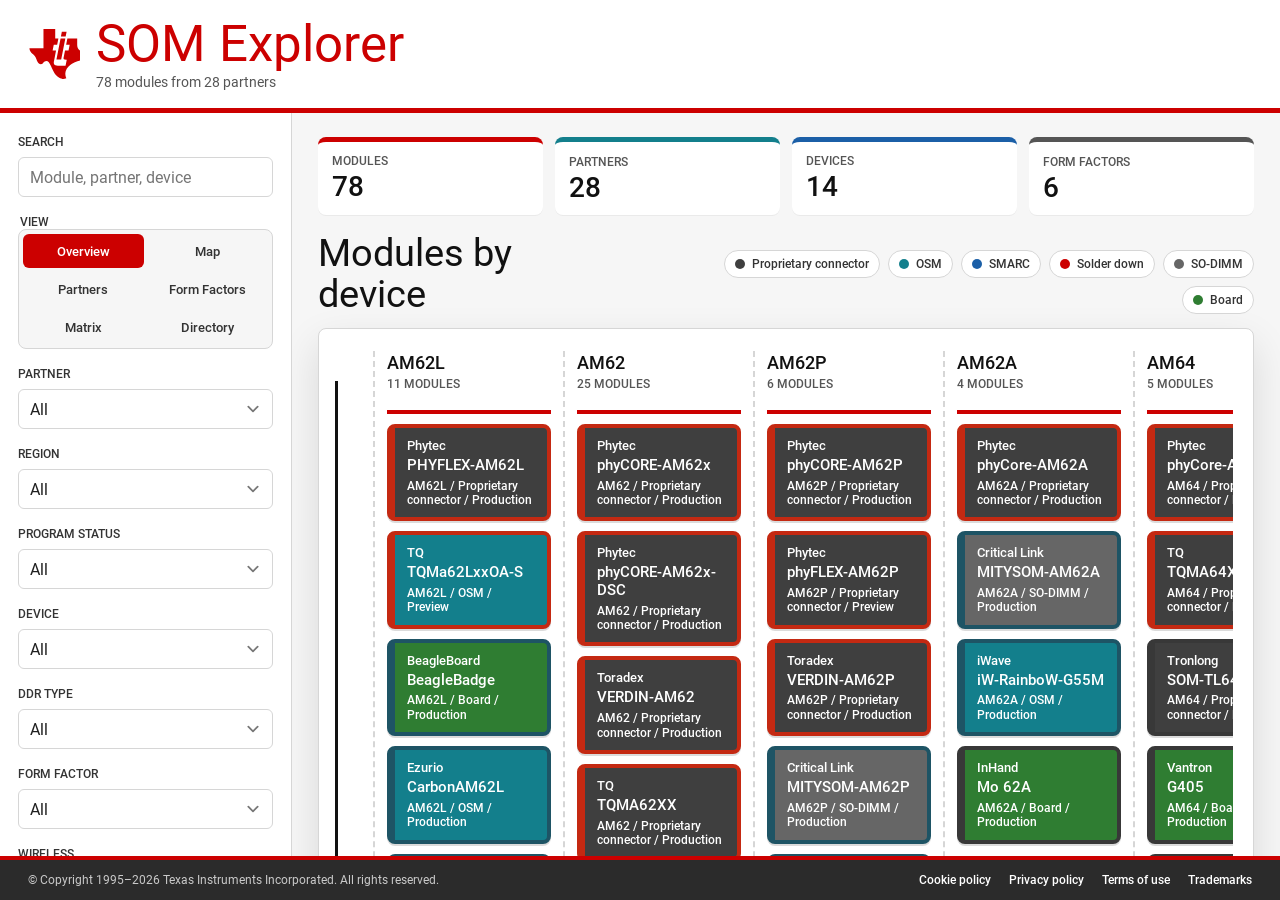
==== commit 5210617a: "Fix scroll containment and clarify module details" ====
--- a/index.html
+++ b/index.html
@@ -7,7 +7,7 @@
     <link rel="icon" type="image/svg+xml" href="./assets/ti-bug.svg?v=20260730-logo-status-fix">
     <link rel="preload" href="./assets/fonts/roboto-regular.woff2" as="font" type="font/woff2" crossorigin>
     <link rel="stylesheet" href="./fonts.css?v=20261013-ti-typography">
-    <link rel="stylesheet" href="./styles.css?v=20261013-light-only">
+    <link rel="stylesheet" href="./styles.css?v=20261013-contained-scroll">
   </head>
   <body>
     <div class="app-shell">
@@ -120,10 +120,11 @@
       <button id="filterBackdrop" type="button" tabindex="-1" aria-hidden="true" hidden></button>
       <aside class="detail-drawer" id="detailDrawer" aria-label="Module details" aria-hidden="true">
         <div class="drawer-inner">
-          <div class="drawer-close-actions" id="drawerCloseActions">
+          <div id="drawerContent" role="region" aria-labelledby="moduleDetailsTitle" tabindex="0"></div>
+          <div class="drawer-actions">
+            <a class="drawer-link" id="drawerTiLink" target="_blank" rel="noreferrer" hidden>Visit TI.com</a>
             <button class="drawer-close" id="drawerClose" type="button" aria-label="Close details">Close</button>
           </div>
-          <div id="drawerContent"></div>
         </div>
       </aside>
     </div>
@@ -139,13 +140,13 @@
     </footer>
 
     <noscript>TI SOM Explorer requires JavaScript.</noscript>
-    <script src="./data/soms-data.js?v=20261013-ddr-filter"></script>
+    <script src="./data/soms-data.js?v=20261013-am57-memory"></script>
     <script src="./ddr-types.js?v=20261013-ram-inline"></script>
     <script src="./assets/logos/manifest-data.js?v=20260901-catalog-refresh"></script>
     <script src="./assets/partner-badges/manifest-data.js?v=20260730-logo-status-fix"></script>
     <script src="./assets/form-factors/manifest-data.js"></script>
     <script src="./data/partners-data.js?v=20260901-catalog-refresh"></script>
-    <script src="./app.js?v=20261013-light-only" defer></script>
+    <script src="./app.js?v=20261013-detail-actions" defer></script>
     <!-- Cloudflare Web Analytics --><script defer src='https://static.cloudflareinsights.com/beacon.min.js' data-cf-beacon='{"token": "065d709d-d587-46d7-bccf-224148861c48"}'></script><!-- End Cloudflare Web Analytics -->
   </body>
 </html>
--- a/styles.css
+++ b/styles.css
@@ -26,6 +26,13 @@
   box-sizing: border-box;
 }
 
+html,
+body {
+  height: 100%;
+  overflow: hidden;
+  overscroll-behavior: none;
+}
+
 body {
   margin: 0;
   min-width: 320px;
@@ -44,12 +51,14 @@
 
 .app-shell {
   height: 100vh;
+  height: 100dvh;
   overflow: hidden;
   display: flex;
   flex-direction: column;
 }
 
 .topbar {
+  flex: 0 0 auto;
   z-index: 20;
   display: flex;
   align-items: center;
@@ -189,13 +198,18 @@
 .workbench {
   display: grid;
   grid-template-columns: 292px minmax(0, 1fr);
+  grid-template-rows: minmax(0, 1fr);
   gap: 0;
   flex: 1;
   min-width: 0;
+  min-height: 0;
+  overflow: hidden;
 }
 
 .control-rail {
+  min-height: 0;
   overflow-y: auto;
+  overscroll-behavior: contain;
   border-right: 1px solid var(--ti-gray-300);
   background: var(--ti-white);
   padding: 22px 18px;
@@ -278,6 +292,7 @@
 }
 
 .filter-section {
+  position: relative;
   min-width: 0;
   margin: 0;
   border: 0;
@@ -301,7 +316,9 @@
 
 .workspace {
   min-width: 0;
+  min-height: 0;
   overflow-y: auto;
+  overscroll-behavior: contain;
   padding: 24px 26px 34px;
 }
 
@@ -1263,29 +1280,41 @@
 
 .detail-drawer.is-open {
   width: min(420px, 35vw);
+  overflow: hidden;
+  border-left: 5px solid var(--ti-red);
+}
+
+.drawer-inner {
+  display: flex;
+  flex-direction: column;
+  width: 100%;
+  height: 100%;
+  min-height: 0;
+}
+
+#drawerContent {
+  flex: 1;
+  min-height: 0;
   overflow-y: auto;
-  border-left: 5px solid var(--ti-red);
-}
-
-.drawer-inner {
-  width: min(420px, 35vw);
+  overscroll-behavior: contain;
   padding: 22px;
 }
 
+#drawerContent:focus-visible {
+  outline: 3px solid rgba(204, 0, 0, 0.24);
+  outline-offset: -3px;
+}
+
 .drawer-close {
-  float: right;
-  min-height: 34px;
-  margin-left: 16px;
+  flex: 1;
+  min-width: 0;
+  min-height: 48px;
   border: 0;
   border-radius: 6px;
-  padding: 0 12px;
+  padding: 0 16px;
   color: var(--ti-white);
   background: var(--ti-gray-900);
   font-weight: 600;
-}
-
-.drawer-close-actions {
-  display: contents;
 }
 
 .drawer-company {
@@ -1362,8 +1391,11 @@
 
 .drawer-link {
   display: inline-flex;
-  min-height: 42px;
+  flex: 2;
+  min-width: 0;
+  min-height: 48px;
   align-items: center;
+  justify-content: center;
   border-radius: 6px;
   padding: 0 16px;
   color: var(--ti-white);
@@ -1374,8 +1406,15 @@
 
 .drawer-actions {
   display: flex;
-  flex-wrap: wrap;
-  gap: 10px;
+  flex: 0 0 auto;
+  gap: 12px;
+  border-top: 1px solid var(--ti-gray-300);
+  padding: 14px 22px;
+  background: var(--ti-white);
+}
+
+.drawer-link[hidden] {
+  display: none;
 }
 
 .sr-only {
@@ -1419,9 +1458,7 @@
   .control-rail select,
   .segment,
   .reset-button,
-  .legend-item,
-  .drawer-close,
-  .drawer-link {
+  .legend-item {
     min-height: 44px;
   }
 
@@ -1493,10 +1530,6 @@
     box-shadow: var(--shadow);
   }
 
-  .detail-drawer .drawer-inner {
-    width: 100%;
-  }
-
   .site-footer {
     padding: 13px 20px;
   }
@@ -1504,26 +1537,6 @@
 
 /* Includes a phone rotated to landscape; unfolded phones retain the split workspace. */
 @media (max-width: 767px), (max-width: 980px) and (max-height: 520px) {
-  html {
-    scroll-padding-top: 150px;
-  }
-
-  body {
-    min-width: 320px;
-  }
-
-  body.filters-open,
-  body.details-open {
-    overflow: hidden;
-  }
-
-  .app-shell {
-    height: auto;
-    min-height: 100vh;
-    min-height: 100dvh;
-    overflow: visible;
-  }
-
   .topbar {
     gap: 12px;
     padding: calc(14px + env(safe-area-inset-top, 0px)) max(16px, env(safe-area-inset-right, 0px)) 14px max(16px, env(safe-area-inset-left, 0px));
@@ -1553,15 +1566,13 @@
     line-height: 1.35;
   }
 
-  .content-area,
   .workbench {
     display: block;
-    overflow: visible;
-    min-height: 0;
   }
 
   .workspace {
-    overflow: visible;
+    height: 100%;
+    scroll-padding-top: 150px;
     padding: 0 max(16px, env(safe-area-inset-right, 0px)) 24px max(16px, env(safe-area-inset-left, 0px));
   }
 
@@ -1730,8 +1741,6 @@
   .inline-clear,
   .legend-item,
   .cell-module,
-  .drawer-close,
-  .drawer-link,
   .partner-page-link {
     min-height: 44px;
   }
@@ -2147,40 +2156,12 @@
     border-top: 4px solid var(--ti-red);
   }
 
-  .drawer-inner {
-    width: 100%;
-    height: 100%;
-    display: flex;
-    flex-direction: column;
-    padding: 0;
-  }
-
   #drawerContent {
-    flex: 1;
-    min-height: 0;
-    overflow-y: auto;
-    overscroll-behavior: contain;
     padding: calc(16px + env(safe-area-inset-top, 0px)) max(16px, env(safe-area-inset-right, 0px)) 24px max(16px, env(safe-area-inset-left, 0px));
   }
 
-  .drawer-close-actions {
-    display: block;
-    flex: 0 0 auto;
-    border-top: 1px solid var(--ti-gray-300);
+  .drawer-actions {
     padding: 14px max(16px, env(safe-area-inset-right, 0px)) calc(14px + env(safe-area-inset-bottom, 0px)) max(16px, env(safe-area-inset-left, 0px));
-    background: var(--ti-white);
-  }
-
-  .drawer-close {
-    float: none;
-    position: static;
-    width: 100%;
-    min-height: 48px;
-    margin: 0;
-  }
-
-  .drawer-company {
-    clear: both;
   }
 
   .drawer-title {
@@ -2195,22 +2176,11 @@
     line-height: 1.4;
   }
 
-  .drawer-actions {
-    display: grid;
-    grid-template-columns: 1fr;
-  }
-
-  .drawer-link {
-    justify-content: center;
-    min-height: 48px;
-  }
-
   .site-footer {
     align-items: flex-start;
     flex-direction: column-reverse;
     gap: 12px;
     padding: 12px max(16px, env(safe-area-inset-right, 0px)) calc(20px + env(safe-area-inset-bottom, 0px)) max(16px, env(safe-area-inset-left, 0px));
-    margin-top: auto;
     border-top-width: 3px;
   }
 
@@ -2328,6 +2298,21 @@
 }
 
 @media print {
+  html,
+  body {
+    height: auto;
+    overflow: visible;
+  }
+
+  .app-shell,
+  .content-area,
+  .workbench,
+  .workspace {
+    display: block;
+    height: auto;
+    overflow: visible;
+  }
+
   .topbar {
     position: static;
   }
@@ -2341,10 +2326,6 @@
     display: none;
   }
 
-  .workbench {
-    display: block;
-  }
-
   .workspace {
     padding: 0;
   }
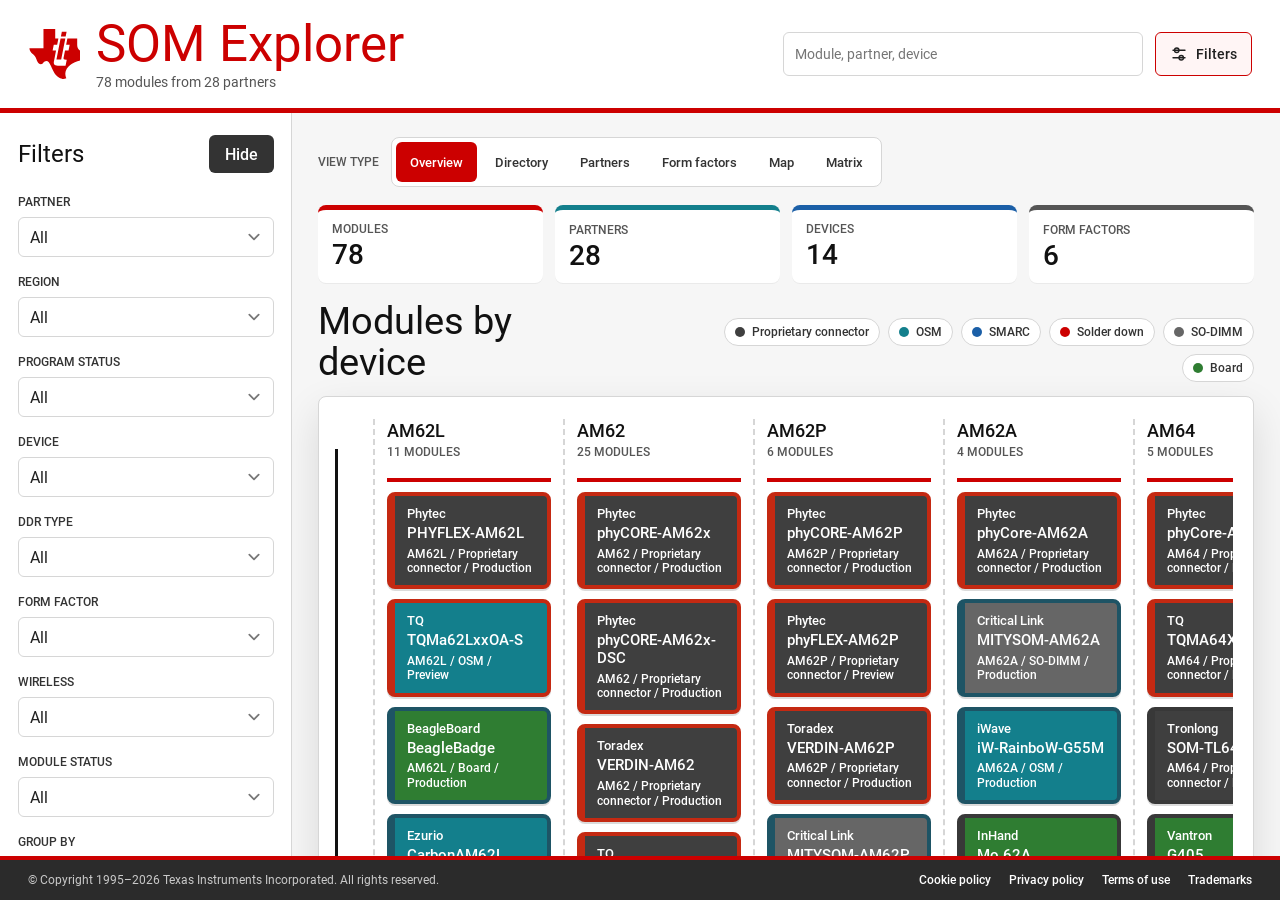
==== commit 3acd0662: "Improve desktop controls and mobile scrolling" ====
--- a/index.html
+++ b/index.html
@@ -7,11 +7,11 @@
     <link rel="icon" type="image/svg+xml" href="./assets/ti-bug.svg?v=20260730-logo-status-fix">
     <link rel="preload" href="./assets/fonts/roboto-regular.woff2" as="font" type="font/woff2" crossorigin>
     <link rel="stylesheet" href="./fonts.css?v=20261013-ti-typography">
-    <link rel="stylesheet" href="./styles.css?v=20261013-contained-scroll">
+    <link rel="stylesheet" href="./styles.css?v=20261013-view-types">
   </head>
   <body>
     <div class="app-shell">
-      <header class="topbar">
+      <header class="topbar" role="banner">
         <button class="brand" id="homeLink" type="button" aria-label="Return to SOM Explorer home">
           <img class="ti-mark" src="./assets/ti-bug.svg?v=20260730-logo-status-fix" alt="">
           <div>
@@ -19,31 +19,34 @@
             <p id="sourceLine">Loading SOM data</p>
           </div>
         </button>
+        <div class="desktop-explorer-actions">
+          <label class="desktop-search">
+            <span class="sr-only">Search modules</span>
+            <input id="searchInput" type="search" placeholder="Module, partner, device" autocomplete="off">
+          </label>
+          <button id="desktopFiltersButton" class="desktop-filter-toggle" type="button" aria-controls="explorerControls" aria-expanded="true">
+            <svg viewBox="0 0 24 24" width="18" height="18" fill="none" stroke="currentColor" stroke-width="1.8" stroke-linecap="round" aria-hidden="true"><path d="M4 7h16M4 17h16"/><circle cx="9" cy="7" r="3"/><circle cx="15" cy="17" r="3"/></svg>
+            Filters <span id="desktopFilterCount" class="filter-count" hidden>0</span>
+          </button>
+        </div>
       </header>
 
     <div class="content-area">
       <main class="workbench">
-        <aside class="control-rail" id="explorerControls" aria-label="Explorer filters and view controls">
+        <div class="filter-pane">
+        <button id="desktopFiltersTab" class="filter-reopen" type="button" aria-label="Open filters" aria-controls="explorerControls" aria-expanded="false" hidden>
+          <svg viewBox="0 0 24 24" width="18" height="18" fill="none" stroke="currentColor" stroke-width="1.8" stroke-linecap="round" stroke-linejoin="round" aria-hidden="true"><path d="m9 5 7 7-7 7"/></svg>
+          <span class="filter-reopen-label">Filters</span>
+          <span id="desktopTabCount" class="filter-count" hidden>0</span>
+        </button>
+        <aside class="control-rail" id="explorerControls" aria-label="Filters">
+          <div class="desktop-filter-heading">
+            <h2>Filters</h2>
+            <button id="desktopFiltersClose" class="tool-button" type="button" aria-label="Collapse filters">Hide</button>
+          </div>
           <div class="mobile-filter-heading">
             <h2 id="mobileFiltersTitle">Filters</h2>
           </div>
-          <label class="field desktop-search">
-            <span>Search</span>
-            <input id="searchInput" type="search" placeholder="Module, partner, device">
-          </label>
-
-          <fieldset class="field-group desktop-view">
-            <legend>View</legend>
-            <div class="segmented" role="group" aria-label="Visualization type">
-              <button type="button" class="segment is-active" data-view-mode="board">Overview</button>
-              <button type="button" class="segment" data-view-mode="map">Map</button>
-              <button type="button" class="segment" data-view-mode="partners">Partners</button>
-              <button type="button" class="segment" data-view-mode="formFactors">Form Factors</button>
-              <button type="button" class="segment" data-view-mode="matrix">Matrix</button>
-              <button type="button" class="segment" data-view-mode="directory">Directory</button>
-            </div>
-          </fieldset>
-
           <div class="filter-content">
             <div class="filter-stack" id="filterStack"></div>
             <fieldset class="filter-section filter-display">
@@ -80,8 +83,10 @@
             <button id="mobileApplyFilters" class="tool-button primary" type="button">Show modules</button>
           </div>
         </aside>
+        </div>
 
         <section class="workspace">
+          <div class="workspace-content">
           <div class="mobile-controls" aria-label="Mobile explorer controls">
             <label class="mobile-search">
               <span class="sr-only">Search modules</span>
@@ -103,6 +108,17 @@
               Filters <span id="mobileFilterCount" hidden>0</span>
             </button>
           </div>
+          <div class="desktop-view-controls" id="desktopViewTypes" role="group" aria-labelledby="viewTypeLabel">
+            <span class="view-type-label" id="viewTypeLabel">View type</span>
+            <div class="segmented desktop-view-buttons">
+              <button class="segment is-active" type="button" data-view-mode="board" aria-pressed="true">Overview</button>
+              <button class="segment" type="button" data-view-mode="directory" aria-pressed="false">Directory</button>
+              <button class="segment" type="button" data-view-mode="partners" aria-pressed="false">Partners</button>
+              <button class="segment" type="button" data-view-mode="formFactors" aria-pressed="false">Form factors</button>
+              <button class="segment" type="button" data-view-mode="map" aria-pressed="false">Map</button>
+              <button class="segment" type="button" data-view-mode="matrix" aria-pressed="false">Matrix</button>
+            </div>
+          </div>
           <div class="kpis" id="kpis"></div>
 
           <div class="view-meta">
@@ -114,6 +130,7 @@
           </div>
 
           <section class="visualization" id="visualization"></section>
+          </div>
         </section>
       </main>
 
@@ -129,7 +146,7 @@
       </aside>
     </div>
 
-    <footer class="site-footer">
+    <footer class="site-footer" role="contentinfo">
       <p class="footer-copyright">© Copyright 1995–2026 Texas Instruments Incorporated. All rights reserved.</p>
       <nav class="footer-links" aria-label="Texas Instruments policies">
         <a href="https://www.ti.com/legal/terms-conditions/cookie-policy.html">Cookie policy</a>
@@ -138,15 +155,17 @@
         <a href="https://www.ti.com/legal/terms-conditions/trademarks.html">Trademarks</a>
       </nav>
     </footer>
+    </div>
 
     <noscript>TI SOM Explorer requires JavaScript.</noscript>
     <script src="./data/soms-data.js?v=20261013-am57-memory"></script>
     <script src="./ddr-types.js?v=20261013-ram-inline"></script>
+    <script src="./memory-specs.js?v=20261013-capacity-summary"></script>
     <script src="./assets/logos/manifest-data.js?v=20260901-catalog-refresh"></script>
     <script src="./assets/partner-badges/manifest-data.js?v=20260730-logo-status-fix"></script>
     <script src="./assets/form-factors/manifest-data.js"></script>
     <script src="./data/partners-data.js?v=20260901-catalog-refresh"></script>
-    <script src="./app.js?v=20261013-detail-actions" defer></script>
+    <script src="./app.js?v=20261013-view-types" defer></script>
     <!-- Cloudflare Web Analytics --><script defer src='https://static.cloudflareinsights.com/beacon.min.js' data-cf-beacon='{"token": "065d709d-d587-46d7-bccf-224148861c48"}'></script><!-- End Cloudflare Web Analytics -->
   </body>
 </html>
--- a/styles.css
+++ b/styles.css
@@ -64,6 +64,7 @@
   align-items: center;
   justify-content: space-between;
   gap: 24px;
+  flex-wrap: wrap;
   padding: 18px 28px;
   border-bottom: 5px solid var(--ti-red);
   background: var(--ti-white);
@@ -124,6 +125,62 @@
   font-size: 14px;
 }
 
+.desktop-explorer-actions {
+  display: flex;
+  flex: 1 1 380px;
+  min-width: 0;
+  align-items: center;
+  justify-content: flex-end;
+  gap: 12px;
+}
+
+.desktop-search {
+  flex: 1 1 240px;
+  min-width: 160px;
+  max-width: 360px;
+}
+
+.desktop-search input {
+  min-height: 44px;
+  font-size: 14px;
+}
+
+.desktop-filter-toggle {
+  display: inline-flex;
+  align-items: center;
+  gap: 8px;
+  min-height: 44px;
+  border: 1px solid var(--ti-gray-300);
+  border-radius: 6px;
+  padding: 0 14px;
+  color: var(--ti-ink);
+  background: var(--ti-white);
+  font-size: 14px;
+  font-weight: 600;
+}
+
+.desktop-filter-toggle:hover,
+.desktop-filter-toggle[aria-expanded="true"] {
+  border-color: var(--ti-red);
+  background: #fff5f5;
+}
+
+.filter-count {
+  display: inline-grid;
+  min-width: 23px;
+  min-height: 23px;
+  place-items: center;
+  border-radius: 999px;
+  padding: 2px 6px;
+  color: var(--ti-white);
+  background: var(--ti-red);
+  font-size: 12px;
+}
+
+.filter-count[hidden] {
+  display: none;
+}
+
 .tool-button,
 .reset-button,
 .segment {
@@ -196,23 +253,102 @@
 }
 
 .workbench {
-  display: grid;
-  grid-template-columns: 292px minmax(0, 1fr);
+  --control-rail-width: 292px;
+  display: grid;
+  grid-template-columns: 46px minmax(0, 1fr);
   grid-template-rows: minmax(0, 1fr);
   gap: 0;
   flex: 1;
   min-width: 0;
   min-height: 0;
   overflow: hidden;
+  transition: grid-template-columns 220ms cubic-bezier(0.2, 0.7, 0.2, 1);
+}
+
+body.desktop-filters-open .workbench {
+  grid-template-columns: var(--control-rail-width) minmax(0, 1fr);
+}
+
+.filter-pane {
+  position: relative;
+  min-width: 0;
+  min-height: 0;
+  overflow: hidden;
+  border-right: 1px solid var(--ti-gray-300);
+  background: var(--ti-white);
+}
+
+.filter-reopen {
+  position: absolute;
+  z-index: 1;
+  top: 24px;
+  left: 0;
+  display: flex;
+  width: 45px;
+  min-height: 148px;
+  flex-direction: column;
+  align-items: center;
+  justify-content: center;
+  gap: 12px;
+  border: 0;
+  border-left: 3px solid var(--ti-red);
+  border-radius: 0 6px 6px 0;
+  padding: 12px 4px;
+  color: var(--ti-ink);
+  background: var(--ti-gray-100);
+  font-size: 14px;
+  font-weight: 600;
+}
+
+.filter-reopen-label {
+  writing-mode: vertical-rl;
+}
+
+.filter-reopen:hover {
+  background: #fff5f5;
+  color: var(--ti-red);
+}
+
+.filter-reopen:focus-visible {
+  outline-offset: -3px;
+}
+
+.filter-reopen[hidden] {
+  display: none;
 }
 
 .control-rail {
+  width: var(--control-rail-width);
+  height: 100%;
+  min-width: 0;
   min-height: 0;
   overflow-y: auto;
   overscroll-behavior: contain;
-  border-right: 1px solid var(--ti-gray-300);
   background: var(--ti-white);
   padding: 22px 18px;
+  visibility: hidden;
+  pointer-events: none;
+  transform: translateX(-100%);
+  transition: transform 220ms cubic-bezier(0.2, 0.7, 0.2, 1), visibility 0s linear 220ms;
+}
+
+body.desktop-filters-open .control-rail {
+  visibility: visible;
+  pointer-events: auto;
+  transform: translateX(0);
+  transition-delay: 0s;
+}
+
+.desktop-filter-heading {
+  display: flex;
+  align-items: center;
+  justify-content: space-between;
+  gap: 12px;
+  margin-bottom: 22px;
+}
+
+.desktop-filter-heading h2 {
+  font-size: 24px;
 }
 
 .field,
@@ -264,8 +400,8 @@
 }
 
 .segmented {
-  display: grid;
-  grid-template-columns: repeat(2, minmax(0, 1fr));
+  display: flex;
+  flex-wrap: wrap;
   gap: 4px;
   border: 1px solid var(--ti-gray-300);
   border-radius: 8px;
@@ -274,8 +410,8 @@
 }
 
 .segment {
-  min-height: 34px;
-  padding: 0 8px;
+  min-height: 40px;
+  padding: 0 14px;
   color: var(--ti-gray-900);
   background: transparent;
   font-size: 13px;
@@ -284,6 +420,26 @@
 .segment.is-active {
   color: var(--ti-white);
   background: var(--ti-red);
+}
+
+.desktop-view-controls {
+  display: flex;
+  align-items: center;
+  flex-wrap: wrap;
+  gap: 12px;
+  margin-bottom: 18px;
+}
+
+.view-type-label {
+  color: var(--ti-gray-700);
+  font-size: 12px;
+  font-weight: 600;
+  text-transform: uppercase;
+}
+
+.desktop-view-buttons {
+  min-width: 0;
+  background: var(--ti-white);
 }
 
 .filter-stack {
@@ -320,6 +476,10 @@
   overflow-y: auto;
   overscroll-behavior: contain;
   padding: 24px 26px 34px;
+}
+
+.workspace-content {
+  display: contents;
 }
 
 .kpis {
@@ -1437,6 +1597,16 @@
 }
 
 @media (min-width: 768px) and (max-width: 980px) and (min-height: 521px) {
+  .desktop-view-controls {
+    display: block;
+  }
+
+  .desktop-view-buttons {
+    display: grid;
+    grid-template-columns: repeat(3, minmax(0, 1fr));
+    margin-top: 8px;
+  }
+
   .topbar {
     gap: 16px;
     padding: 16px 20px;
@@ -1447,7 +1617,7 @@
   }
 
   .workbench {
-    grid-template-columns: 240px minmax(0, 1fr);
+    --control-rail-width: 240px;
   }
 
   .control-rail {
@@ -1537,9 +1707,20 @@
 
 /* Includes a phone rotated to landscape; unfolded phones retain the split workspace. */
 @media (max-width: 767px), (max-width: 980px) and (max-height: 520px) {
+  .app-shell {
+    padding-top: env(safe-area-inset-top, 0px);
+    background: var(--ti-white);
+  }
+
+  .desktop-explorer-actions,
+  .desktop-view-controls,
+  .desktop-filter-heading {
+    display: none;
+  }
+
   .topbar {
     gap: 12px;
-    padding: calc(14px + env(safe-area-inset-top, 0px)) max(16px, env(safe-area-inset-right, 0px)) 14px max(16px, env(safe-area-inset-left, 0px));
+    padding: 14px max(16px, env(safe-area-inset-right, 0px)) 14px max(16px, env(safe-area-inset-left, 0px));
     border-bottom-width: 4px;
   }
 
@@ -1570,10 +1751,28 @@
     display: block;
   }
 
+  .filter-pane {
+    display: contents;
+  }
+
   .workspace {
+    --workspace-left: max(16px, env(safe-area-inset-left, 0px));
+    --workspace-right: max(16px, env(safe-area-inset-right, 0px));
     height: 100%;
     scroll-padding-top: 150px;
-    padding: 0 max(16px, env(safe-area-inset-right, 0px)) 24px max(16px, env(safe-area-inset-left, 0px));
+    padding: 0 var(--workspace-right) 0 var(--workspace-left);
+    background: var(--ti-gray-100);
+  }
+
+  .workspace-content {
+    display: flow-root;
+    min-height: 100%;
+    padding-bottom: 24px;
+  }
+
+  .workspace-content > .topbar {
+    margin-left: calc(0px - var(--workspace-left));
+    margin-right: calc(0px - var(--workspace-right));
   }
 
   .mobile-controls {
@@ -1583,9 +1782,9 @@
     display: grid;
     grid-template-columns: minmax(0, 1fr) auto;
     gap: 10px;
-    margin: 0 -16px 16px;
+    margin: 0 calc(0px - var(--workspace-right)) 16px calc(0px - var(--workspace-left));
     border-bottom: 1px solid var(--ti-gray-300);
-    padding: 12px 16px;
+    padding: 12px var(--workspace-right) 12px var(--workspace-left);
     background: var(--ti-gray-100);
     box-shadow: 0 4px 12px rgba(0, 0, 0, 0.04);
   }
@@ -1653,7 +1852,7 @@
     display: none;
   }
 
-  #filterBackdrop:not([hidden]) {
+  #filterBackdrop {
     position: fixed;
     z-index: 49;
     inset: 0;
@@ -1664,6 +1863,17 @@
     border-radius: 0;
     padding: 0;
     background: rgba(0, 0, 0, 0.45);
+    opacity: 0;
+    visibility: hidden;
+    pointer-events: none;
+    transition: opacity 220ms ease, visibility 0s linear 220ms;
+  }
+
+  #filterBackdrop:not([hidden]) {
+    opacity: 1;
+    visibility: visible;
+    pointer-events: auto;
+    transition-delay: 0s;
   }
 
   .control-rail {
@@ -1674,6 +1884,7 @@
     max-height: 100vh;
     max-height: 100dvh;
     width: 100%;
+    height: auto;
     overflow-y: auto;
     overscroll-behavior: contain;
     border: 0;
@@ -1682,12 +1893,15 @@
     padding: 0 max(20px, env(safe-area-inset-right, 0px)) 0 max(20px, env(safe-area-inset-left, 0px));
     visibility: hidden;
     transform: translateY(100%);
-    transition: transform 180ms ease;
+    pointer-events: none;
+    transition: transform 220ms cubic-bezier(0.2, 0.7, 0.2, 1), visibility 0s linear 220ms;
   }
 
   body.filters-open .control-rail {
     visibility: visible;
     transform: translateY(0);
+    pointer-events: auto;
+    transition-delay: 0s;
   }
 
   .mobile-filter-heading {
@@ -1987,6 +2201,7 @@
   }
 
   .directory-row {
+    position: relative;
     grid-template-columns: repeat(2, minmax(0, 1fr));
     gap: 12px 16px;
     align-items: start;
@@ -2006,6 +2221,29 @@
     font-size: 18px;
     line-height: 1.3;
     overflow-wrap: anywhere;
+  }
+
+  /* Stretch the native title button over the whole phone card. */
+  .directory-row .directory-module::after {
+    content: "";
+    position: absolute;
+    z-index: 1;
+    inset: 0;
+    border-radius: var(--radius);
+    transition: background-color 120ms ease;
+  }
+
+  .directory-row .directory-module:active::after {
+    background: rgba(204, 0, 0, 0.06);
+  }
+
+  .directory-row .directory-module:focus-visible {
+    outline: none;
+  }
+
+  .directory-row .directory-module:focus-visible::after {
+    outline: 3px solid rgba(204, 0, 0, 0.24);
+    outline-offset: 2px;
   }
 
   .directory-spec {
@@ -2138,11 +2376,6 @@
   }
 
   .detail-drawer {
-    display: none;
-    transition: none;
-  }
-
-  .detail-drawer.is-open {
     position: fixed;
     z-index: 60;
     inset: 0;
@@ -2154,6 +2387,19 @@
     overscroll-behavior: contain;
     border-left: 0;
     border-top: 4px solid var(--ti-red);
+    visibility: hidden;
+    pointer-events: none;
+    transform: translateX(100%);
+    transition: transform 220ms cubic-bezier(0.2, 0.7, 0.2, 1), visibility 0s linear 220ms;
+  }
+
+  .detail-drawer.is-open {
+    width: 100%;
+    border-left: 0;
+    visibility: visible;
+    pointer-events: auto;
+    transform: translateX(0);
+    transition-delay: 0s;
   }
 
   #drawerContent {
@@ -2174,6 +2420,11 @@
     gap: 12px;
     font-size: 14px;
     line-height: 1.4;
+  }
+
+  .workspace > .site-footer {
+    margin-left: calc(0px - var(--workspace-left));
+    margin-right: calc(0px - var(--workspace-right));
   }
 
   .site-footer {
@@ -2212,7 +2463,7 @@
 
 @media (min-width: 568px) and (max-width: 980px) and (max-height: 520px) {
   .topbar {
-    padding-top: max(10px, env(safe-area-inset-top, 0px));
+    padding-top: 10px;
     padding-bottom: 10px;
   }
 
@@ -2283,7 +2534,10 @@
   }
 
   .control-rail,
-  .detail-drawer {
+  .detail-drawer,
+  .workbench,
+  #filterBackdrop,
+  .directory-module::after {
     transition: none;
   }
 }
@@ -2313,11 +2567,20 @@
     overflow: visible;
   }
 
-  .topbar {
+  .topbar,
+  .workspace-content > .topbar {
     position: static;
+    margin: 0;
+  }
+
+  .app-shell {
+    padding: 0;
   }
 
   .mobile-controls,
+  .desktop-explorer-actions,
+  .desktop-view-controls,
+  .filter-pane,
   .mobile-filter-heading,
   .mobile-filter-actions,
   #filterBackdrop,
@@ -2330,6 +2593,17 @@
     padding: 0;
   }
 
+  .workspace-content {
+    display: block;
+    min-height: 0;
+    padding: 0;
+  }
+
+  .site-footer,
+  .workspace > .site-footer {
+    margin: 0;
+  }
+
   .visualization {
     box-shadow: none;
   }
